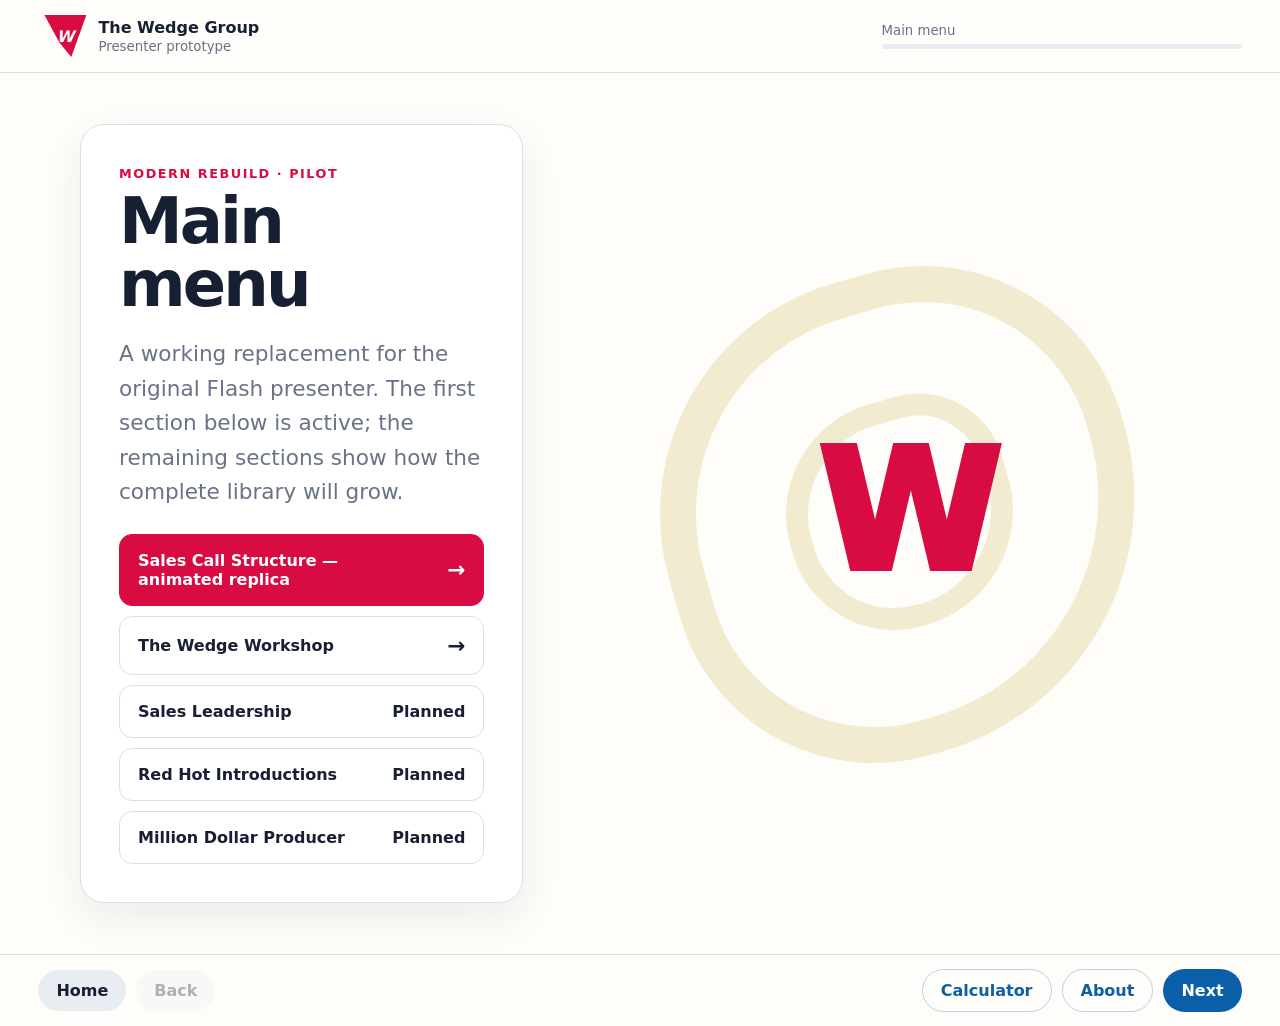
==== index.html @ de1f1367 "Initial modern Wedge Presenter prototype" ====
<!doctype html>
<html lang="en">
<head>
  <meta charset="utf-8">
  <meta name="viewport" content="width=device-width, initial-scale=1">
  <title>The Wedge Group Presenter — Modern Prototype</title>
  <link rel="stylesheet" href="styles.css">
</head>
<body>
  <div class="app-shell">
    <header class="topbar">
      <button class="brand" data-action="home" aria-label="Return to main menu">
        <span class="brand-mark">W</span>
        <span><strong>The Wedge Group</strong><small>Presenter prototype</small></span>
      </button>
      <div class="progress-wrap" aria-label="Section progress">
        <span id="section-label">Main menu</span>
        <div class="progress"><span id="progress-bar"></span></div>
      </div>
    </header>

    <main id="app" tabindex="-1"></main>

    <footer class="toolbar">
      <div class="toolbar-group">
        <button class="tool secondary" data-action="home">Home</button>
        <button class="tool secondary" data-action="back">Back</button>
      </div>
      <div class="toolbar-group utility-actions">
        <button class="tool ghost" data-action="calculator">Calculator</button>
        <button class="tool ghost" data-action="about">About</button>
        <button class="tool primary" data-action="next">Next</button>
      </div>
    </footer>
  </div>

  <dialog id="modal">
    <button class="modal-close" data-action="close-modal" aria-label="Close dialog">×</button>
    <div id="modal-content"></div>
  </dialog>

  <script src="app.js"></script>
</body>
</html>
---- styles.css ----
:root {
  --ink: #172033;
  --muted: #697386;
  --paper: #fffdf9;
  --red: #d80b43;
  --red-dark: #a80633;
  --blue: #0b5fa8;
  --blue-dark: #07487f;
  --sky: #d9eff9;
  --gold: #eea31a;
  --green: #2d9d69;
  --purple: #8356c7;
  --line: #d9dee8;
  --shadow: 0 18px 45px rgba(24, 35, 56, .14);
  font-family: Inter, ui-sans-serif, system-ui, -apple-system, BlinkMacSystemFont, "Segoe UI", sans-serif;
}

* { box-sizing: border-box; }
body {
  margin: 0;
  min-width: 320px;
  min-height: 100vh;
  color: var(--ink);
  background:
    radial-gradient(circle at 75% 20%, rgba(216, 11, 67, .08), transparent 30%),
    linear-gradient(135deg, #eef6fa, #f8f5ef);
}
button { font: inherit; }
.app-shell {
  width: min(1440px, 100%);
  min-height: 100vh;
  margin: 0 auto;
  display: grid;
  grid-template-rows: auto 1fr auto;
  background: var(--paper);
  box-shadow: var(--shadow);
}
.topbar, .toolbar {
  display: flex;
  align-items: center;
  justify-content: space-between;
  gap: 24px;
  padding: 14px clamp(18px, 3vw, 42px);
  border-color: var(--line);
  background: rgba(255, 253, 249, .95);
  backdrop-filter: blur(12px);
  z-index: 3;
}
.topbar { border-bottom: 1px solid var(--line); }
.toolbar { border-top: 1px solid var(--line); }
.brand {
  border: 0;
  background: transparent;
  display: flex;
  align-items: center;
  gap: 12px;
  text-align: left;
  color: var(--ink);
  cursor: pointer;
}
.brand-mark {
  display: grid;
  place-items: center;
  width: 42px;
  height: 42px;
  color: white;
  font-weight: 900;
  font-style: italic;
  background: var(--red);
  clip-path: polygon(0 0, 100% 0, 64% 100%, 36% 66%);
}
.brand strong, .brand small { display: block; }
.brand small { color: var(--muted); margin-top: 2px; }
.progress-wrap { width: min(360px, 42vw); color: var(--muted); font-size: .83rem; }
.progress { height: 5px; margin-top: 6px; overflow: hidden; border-radius: 9px; background: #e8ebf0; }
.progress span { display: block; width: 0; height: 100%; border-radius: inherit; background: var(--red); transition: width .35s ease; }

#app { min-height: 0; padding: clamp(28px, 4vw, 64px); overflow: auto; }
#app:focus { outline: none; }
.screen { width: min(1120px, 100%); min-height: 620px; margin: 0 auto; animation: enter .3s ease both; }
@keyframes enter { from { opacity: 0; transform: translateY(8px); } }
.eyebrow { color: var(--red); font-weight: 800; letter-spacing: .12em; text-transform: uppercase; font-size: .8rem; }
h1 { margin: 8px 0 14px; font-size: clamp(2.2rem, 5vw, 4.7rem); line-height: .98; letter-spacing: -.045em; }
h2 { margin: 0 0 12px; font-size: clamp(1.55rem, 3vw, 2.65rem); line-height: 1.08; }
p { line-height: 1.6; }
.lead { max-width: 760px; color: var(--muted); font-size: clamp(1.05rem, 1.8vw, 1.35rem); }

.menu-layout { display: grid; grid-template-columns: .85fr 1.15fr; gap: clamp(32px, 6vw, 90px); align-items: center; }
.menu-card { padding: clamp(22px, 3vw, 38px); border: 1px solid var(--line); border-radius: 24px; background: white; box-shadow: 0 15px 40px rgba(31, 41, 55, .08); }
.menu-list { display: grid; gap: 10px; margin-top: 24px; }
.menu-item {
  display: flex; align-items: center; justify-content: space-between; gap: 20px;
  width: 100%; padding: 16px 18px; border: 1px solid var(--line); border-radius: 13px;
  color: var(--ink); background: #fff; font-weight: 750; text-align: left; cursor: pointer;
  transition: transform .15s ease, border-color .15s ease, box-shadow .15s ease;
}
.menu-item:hover { transform: translateY(-2px); border-color: var(--red); box-shadow: 0 8px 22px rgba(216,11,67,.1); }
.menu-item.active { color: white; background: var(--red); border-color: var(--red); }
.menu-item .arrow { font-size: 1.35rem; }
.sales-call-entry { color: white; background: var(--red); border-color: var(--red); text-decoration: none; }
.hero-art { position: relative; aspect-ratio: 1; display: grid; place-items: center; }
.rings { position: absolute; inset: 10%; border: 36px solid rgba(222, 211, 153, .42); border-radius: 50% 43% 55% 42%; transform: rotate(-16deg); }
.rings::after { content: ""; position: absolute; inset: 22%; border: 22px solid rgba(222, 211, 153, .42); border-radius: 50% 38% 52% 46%; }
.hero-word { position: relative; font-size: clamp(4.5rem, 13vw, 11rem); font-weight: 950; letter-spacing: -.09em; color: var(--red); }

.lesson-header { margin-bottom: 34px; padding-bottom: 22px; border-bottom: 1px solid var(--line); }
.objective-card { padding: clamp(24px, 5vw, 60px); border-radius: 24px; background: linear-gradient(135deg, #fff, #f8f4e7); box-shadow: var(--shadow); }
.objective { font-size: clamp(1.35rem, 3vw, 2.3rem); line-height: 1.35; }
.objective strong { color: var(--red); }
.strategy-list { display: grid; gap: 16px; margin: 32px 0 0; padding: 0; list-style: none; counter-reset: strategy; }
.strategy-list li { display: grid; grid-template-columns: 42px 1fr; gap: 14px; align-items: start; line-height: 1.45; font-size: 1.08rem; }
.strategy-list li::before { counter-increment: strategy; content: counter(strategy); display: grid; place-items: center; width: 36px; height: 36px; border-radius: 50%; color: white; background: var(--red); font-weight: 800; }

.quadrant-wrap { display: grid; grid-template-columns: 1fr minmax(280px, 520px); gap: 44px; align-items: center; }
.quadrant { display: grid; grid-template-columns: 1fr 1fr; aspect-ratio: 1; border: 2px solid var(--ink); background: white; }
.quadrant button { min-height: 150px; padding: 18px; border: 0; border-right: 1px solid var(--ink); border-bottom: 1px solid var(--ink); background: transparent; cursor: pointer; color: var(--ink); }
.quadrant button:nth-child(even) { border-right: 0; }
.quadrant button:nth-child(n+3) { border-bottom: 0; }
.quadrant button:hover, .quadrant button.revealed { background: var(--sky); }
.quadrant strong, .quadrant span { display: block; }
.quadrant strong { color: var(--blue); font-size: 1.2rem; }
.quadrant span { margin-top: 8px; opacity: 0; transform: translateY(4px); transition: .2s ease; }
.quadrant button.revealed span { opacity: 1; transform: none; }

.pain-layout { display: grid; grid-template-columns: .8fr 1.2fr; gap: 42px; align-items: center; }
.person-card { display: grid; place-items: center; min-height: 410px; border-radius: 28px; background: linear-gradient(160deg, #edf6fa, #fff); }
.person { position: relative; font-size: 8rem; filter: grayscale(1); }
.thought { position: absolute; width: 230px; top: -62px; left: -118px; padding: 18px; border: 2px solid var(--ink); border-radius: 50%; background: white; font-size: 1rem; }
.thought::after { content: ""; position: absolute; right: 7px; bottom: -19px; width: 24px; height: 24px; border: 2px solid var(--ink); border-radius: 50%; background: white; }
.pain-flow { display: flex; flex-wrap: wrap; gap: 14px; align-items: center; justify-content: center; }
.flow-node { min-width: 150px; padding: 24px; border-radius: 15px; text-align: center; font-size: 1.2rem; font-weight: 900; opacity: .28; transform: scale(.97); transition: .25s ease; }
.flow-node.active { opacity: 1; transform: none; box-shadow: 0 12px 28px rgba(30,41,59,.14); }
.flow-node.problem { color: white; background: #d25f61; }
.flow-node.solution { background: #81dfb7; }
.flow-node.commitment { color: white; background: var(--blue); }
.flow-arrow { font-size: 2rem; color: var(--muted); }
.reveal-controls { display: flex; gap: 12px; justify-content: center; margin-top: 30px; }

.ladder-layout { display: grid; grid-template-columns: 230px 1fr; gap: 36px; }
.example-tabs { display: grid; gap: 10px; align-content: start; }
.example-tab { padding: 14px 16px; border: 1px solid var(--line); border-radius: 12px; background: white; text-align: left; cursor: pointer; font-weight: 750; }
.example-tab.selected { color: white; border-color: var(--gold); background: var(--gold); }
.tree { display: grid; justify-items: center; gap: 26px; padding: 32px; border-radius: 24px; background: #f8fafc; overflow: auto; }
.tree-level { display: flex; flex-wrap: wrap; justify-content: center; gap: 20px; position: relative; }
.tree-node { min-width: 145px; padding: 14px 20px; border: 0; border-radius: 18px; color: white; background: var(--blue); font-weight: 850; box-shadow: inset 0 -4px rgba(0,0,0,.1); cursor: pointer; }
.tree-level:nth-child(1) .tree-node { background: var(--green); font-size: 1.15rem; }
.tree-level:nth-child(3) .tree-node { background: var(--purple); }
.tree-level:nth-child(4) .tree-node { background: var(--gold); }
.tree-detail { min-height: 52px; color: var(--muted); text-align: center; }

.toolbar-group { display: flex; gap: 10px; flex-wrap: wrap; }
.tool, .action-button { border: 0; border-radius: 999px; padding: 11px 18px; font-weight: 800; cursor: pointer; }
.tool.primary, .action-button { color: white; background: var(--blue); }
.tool.primary:hover, .action-button:hover { background: var(--blue-dark); }
.tool.secondary { color: var(--ink); background: #e8edf2; }
.tool.ghost { color: var(--blue); background: transparent; border: 1px solid #b9d0e4; }
.tool:disabled { opacity: .35; cursor: not-allowed; }

dialog { width: min(560px, calc(100% - 32px)); border: 0; border-radius: 22px; padding: 32px; box-shadow: 0 30px 80px rgba(16,24,40,.3); }
dialog::backdrop { background: rgba(20, 28, 43, .62); backdrop-filter: blur(4px); }
.modal-close { position: absolute; top: 12px; right: 15px; border: 0; background: transparent; font-size: 2rem; cursor: pointer; }
.calculator-grid { display: grid; grid-template-columns: repeat(4, 1fr); gap: 8px; margin-top: 16px; }
.calculator-grid button { padding: 14px; border: 0; border-radius: 9px; background: #e9eef3; font-weight: 800; cursor: pointer; }
.calc-display { width: 100%; padding: 16px; border: 1px solid var(--line); border-radius: 10px; font-size: 1.5rem; text-align: right; }

@media (max-width: 800px) {
  .menu-layout, .quadrant-wrap, .pain-layout, .ladder-layout { grid-template-columns: 1fr; }
  .hero-art { display: none; }
  .screen { min-height: 0; }
  .example-tabs { grid-template-columns: repeat(2, 1fr); }
  .progress-wrap { display: none; }
  .toolbar { align-items: stretch; }
  .toolbar-group { width: 100%; }
  .tool { flex: 1; }
  .utility-actions .ghost { display: none; }
}

@media (prefers-reduced-motion: reduce) {
  *, *::before, *::after { scroll-behavior: auto !important; animation-duration: .001ms !important; transition-duration: .001ms !important; }
}
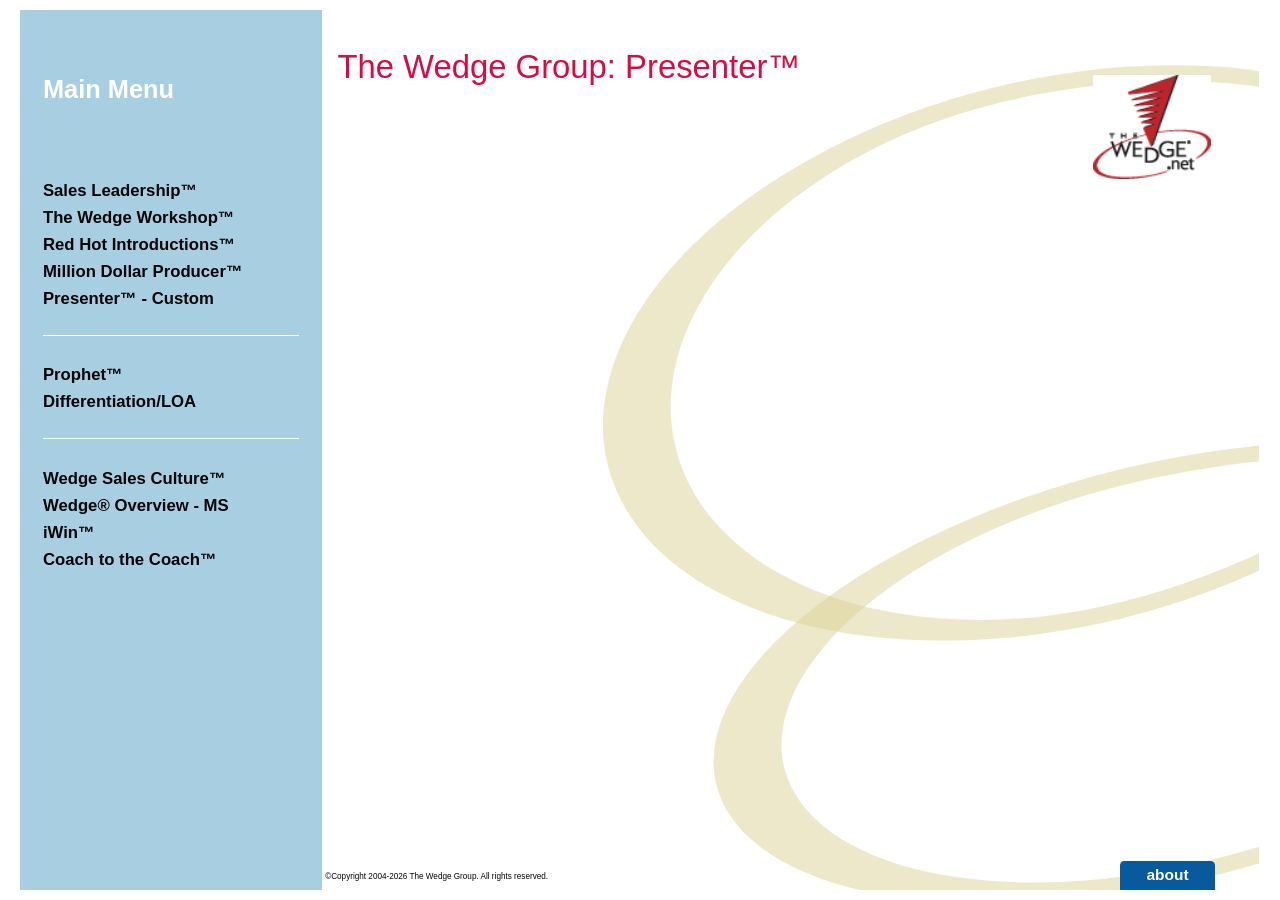
==== commit 41104cad: "Checkpoint Wedge Workshop prototype polish" ====
--- a/index.html
+++ b/index.html
@@ -27,7 +27,6 @@
         <button class="tool secondary" data-action="back">Back</button>
       </div>
       <div class="toolbar-group utility-actions">
-        <button class="tool ghost" data-action="calculator">Calculator</button>
         <button class="tool ghost" data-action="about">About</button>
         <button class="tool primary" data-action="next">Next</button>
       </div>
--- a/styles.css
+++ b/styles.css
@@ -1,7 +1,20 @@
 :root {
   --ink: #172033;
   --muted: #697386;
-  --paper: #fffdf9;
+  --paper: #ffffff;
+  --presenter-title-color: #c51624;
+  --presenter-title-size: 4.27cqw;
+  --presenter-title-long-size: 3.85cqw;
+  --presenter-title-extra-long-size: 3.25cqw;
+  --presenter-wide-title-size: 2.35cqw;
+  --presenter-wide-title-long-size: 2.05cqw;
+  --presenter-wide-title-extra-long-size: 1.82cqw;
+  --presenter-title-weight: 700;
+  --presenter-body-color: #222222;
+  --presenter-body-size: 18px;
+  --presenter-body-line-height: 1.4;
+  --presenter-body-weight: 400;
+  --presenter-emphasis-weight: 700;
   --red: #d80b43;
   --red-dark: #a80633;
   --blue: #0b5fa8;
@@ -23,7 +36,7 @@
   color: var(--ink);
   background:
     radial-gradient(circle at 75% 20%, rgba(216, 11, 67, .08), transparent 30%),
-    linear-gradient(135deg, #eef6fa, #f8f5ef);
+    linear-gradient(135deg, #eef6fa, #ffffff);
 }
 button { font: inherit; }
 .app-shell {
@@ -34,6 +47,47 @@
   grid-template-rows: auto 1fr auto;
   background: var(--paper);
   box-shadow: var(--shadow);
+}
+.app-shell.legacy-menu-active {
+  width: 100%;
+  min-height: 100vh;
+  display: grid;
+  place-items: center;
+  background: #fff;
+  box-shadow: none;
+}
+.app-shell.legacy-menu-active .topbar,
+.app-shell.legacy-menu-active .toolbar {
+  display: none;
+}
+.app-shell.legacy-menu-active #app {
+  width: 100%;
+  padding: 10px;
+  display: grid;
+  place-items: center;
+  overflow: hidden;
+}
+.app-shell.legacy-slide-active {
+  width: 100vw;
+  max-width: 100vw;
+  min-height: 100vh;
+  display: grid;
+  place-items: center;
+  background: #fff;
+  box-shadow: none;
+  overflow: hidden;
+}
+.app-shell.legacy-slide-active .topbar,
+.app-shell.legacy-slide-active .toolbar {
+  display: none;
+}
+.app-shell.legacy-slide-active #app {
+  width: 100vw;
+  max-width: 100vw;
+  padding: 10px;
+  display: grid;
+  place-items: center;
+  overflow: hidden;
 }
 .topbar, .toolbar {
   display: flex;
@@ -103,8 +157,3296 @@
 .rings::after { content: ""; position: absolute; inset: 22%; border: 22px solid rgba(222, 211, 153, .42); border-radius: 50% 38% 52% 46%; }
 .hero-word { position: relative; font-size: clamp(4.5rem, 13vw, 11rem); font-weight: 950; letter-spacing: -.09em; color: var(--red); }
 
+.legacy-main-menu {
+  width: min(calc(100vw - 20px), calc((100vh - 20px) * 1.40831));
+  aspect-ratio: 983 / 698;
+  display: grid;
+  grid-template-columns: 24.4% 75.6%;
+  overflow: hidden;
+  color: #050505;
+  background: #fff;
+  box-shadow: none;
+  container-type: inline-size;
+  font-family: Arial, Helvetica, sans-serif;
+}
+.legacy-menu-sidebar {
+  padding: 5.4cqw 1.85cqw 2cqw;
+  background: #a8cee2;
+}
+.legacy-menu-sidebar h1 {
+  margin: 0 0 6.4cqw;
+  color: #fff;
+  font-size: 2.05cqw;
+  line-height: 1;
+  letter-spacing: 0;
+}
+.legacy-menu-groups {
+  display: grid;
+  gap: 2.45cqw;
+}
+.legacy-menu-group {
+  display: grid;
+  gap: .7cqw;
+  padding: 0 0 2.15cqw;
+  border-bottom: .12cqw solid #fff;
+}
+.legacy-menu-group:last-child {
+  border-bottom: 0;
+}
+.legacy-menu-group button,
+.legacy-menu-group a {
+  position: relative;
+  width: 100%;
+  border: 0;
+  padding: 0;
+  color: #050505;
+  background: transparent;
+  text-align: left;
+  text-decoration: none;
+  font-size: 1.35cqw;
+  line-height: 1.1;
+  font-weight: 800;
+  cursor: pointer;
+}
+.legacy-menu-group button:hover,
+.legacy-menu-group button:focus-visible,
+.legacy-menu-group a:hover,
+.legacy-menu-group a:focus-visible {
+  color: #d80b43;
+  outline: 0;
+}
+.legacy-menu-group button.selected {
+  position: relative;
+  color: #d80b43;
+}
+.legacy-menu-group button.selected::before {
+  content: "";
+  position: absolute;
+  left: -1.5cqw;
+  top: 50%;
+  transform: translateY(-50%);
+  width: 0;
+  height: 0;
+  border-top: .5cqw solid transparent;
+  border-bottom: .5cqw solid transparent;
+  border-left: .75cqw solid #d80b43;
+}
+.legacy-menu-group button[data-menu-section="wedge"]::after {
+  content: "";
+  position: absolute;
+  left: 100%;
+  top: -.25cqw;
+  width: 2.5cqw;
+  height: calc(100% + .5cqw);
+}
+.legacy-menu-canvas {
+  position: relative;
+  overflow: hidden;
+  background: #fff;
+}
+.legacy-menu-canvas > h2 {
+  position: absolute;
+  z-index: 3;
+  left: 1.6%;
+  top: 4.7%;
+  margin: 0;
+  color: #d80b43;
+  font-size: 2.65cqw;
+  line-height: 1;
+  font-weight: 400;
+}
+.legacy-menu-arcs,
+.legacy-menu-arcs::before {
+  position: absolute;
+  content: "";
+  width: 99%;
+  height: 62%;
+  border: 1.35cqw solid rgba(222, 211, 153, .53);
+  border-left-width: 5.7cqw;
+  border-radius: 50%;
+  transform: rotate(-14deg);
+}
+.legacy-menu-arcs {
+  left: 29%;
+  top: 8%;
+}
+.legacy-menu-arcs::before {
+  left: -5%;
+  top: 75%;
+  width: 100%;
+  height: 75%;
+  transform: rotate(0);
+}
+.legacy-wedge-logo {
+  position: absolute;
+  z-index: 4;
+  right: 5.2%;
+  top: 7.4%;
+  width: 9.5cqw;
+  height: auto;
+}
+.legacy-menu-footer {
+  position: absolute;
+  z-index: 5;
+  left: .3%;
+  right: 4.7%;
+  bottom: 0;
+  height: 4.5%;
+  display: flex;
+  align-items: end;
+  gap: .5cqw;
+}
+.legacy-menu-footer p {
+  margin: 0 auto .7cqw 0;
+  font-size: .66cqw;
+  line-height: 1;
+  white-space: nowrap;
+}
+.legacy-menu-footer button {
+  min-width: 7.7cqw;
+  border: 0;
+  border-radius: .35cqw .35cqw 0 0;
+  padding: .45cqw .8cqw;
+  color: #fff;
+  background: #075a9c;
+  font-size: 1.25cqw;
+  font-weight: 900;
+}
+.legacy-submenu {
+  position: absolute;
+  z-index: 7;
+  left: 0;
+  top: 16.8%;
+  width: 33%;
+  display: none;
+  gap: .08cqw;
+}
+.legacy-submenu:hover,
+.legacy-submenu:focus-within,
+.legacy-main-menu:has([data-menu-section="wedge"]:hover) .legacy-submenu,
+.legacy-main-menu:has([data-menu-section="wedge"]:focus) .legacy-submenu {
+  display: grid;
+}
+.legacy-submenu button {
+  width: 100%;
+  min-height: 2.05cqw;
+  border: 0;
+  padding: .2cqw .65cqw;
+  color: #050505;
+  background: #c75b72;
+  text-align: left;
+  font-size: .98cqw;
+  line-height: 1.08;
+  font-weight: 700;
+  cursor: pointer;
+}
+.legacy-submenu button:hover,
+.legacy-submenu button:focus-visible {
+  color: #fff;
+  background: #aa2748;
+  outline: 0;
+}
+
+.legacy-lesson-slide {
+  position: relative;
+  width: min(calc(100vw - 20px), calc((100vh - 20px) * 1.40831));
+  aspect-ratio: 983 / 698;
+  overflow: hidden;
+  color: #050505;
+  background: #fff;
+  box-shadow: none;
+  container-type: inline-size;
+  font-family: Arial, Helvetica, sans-serif;
+}
+.legacy-slide-arcs,
+.legacy-slide-arcs::before {
+  position: absolute;
+  content: "";
+  width: 99%;
+  height: 62%;
+  border: 1.35cqw solid rgba(222, 211, 153, .53);
+  border-left-width: 5.7cqw;
+  border-radius: 50%;
+  transform: rotate(-14deg);
+}
+.legacy-slide-arcs {
+  left: 20%;
+  top: 5%;
+}
+.legacy-slide-arcs::before {
+  left: -4%;
+  top: 76%;
+  width: 100%;
+  height: 75%;
+  transform: rotate(0);
+}
+.legacy-lesson-slide > h1 {
+  position: absolute;
+  z-index: 3;
+  left: 6.5%;
+  top: 4.3%;
+  margin: 0;
+  color: var(--presenter-title-color);
+  font-family: Arial, Helvetica, sans-serif;
+  font-size: var(--presenter-title-size);
+  line-height: 1;
+  font-weight: var(--presenter-title-weight);
+  letter-spacing: 0;
+}
+.legacy-lesson-slide > h1 sup {
+  font-size: .42em;
+  vertical-align: top;
+}
+.legacy-slide-logo {
+  position: absolute;
+  z-index: 3;
+  right: 6.6%;
+  top: 6.6%;
+  width: 8.8cqw;
+  height: auto;
+}
+.objective-content {
+  position: absolute;
+  z-index: 3;
+  left: 8.5%;
+  top: 18%;
+  width: 82%;
+  font-size: 2.21cqw;
+}
+.objective-statement {
+  margin: 0 0 2.1cqw;
+  font-size: 3.43cqw;
+  line-height: 1.15;
+  display: grid;
+  grid-template-columns: max-content 1fr;
+  gap: .9cqw;
+  align-items: start;
+  text-align: left;
+}
+.objective-statement span {
+  display: block;
+  white-space: nowrap;
+}
+.objective-statement strong,
+.objective-content h2 {
+  color: #d80b43;
+}
+.objective-content h2 {
+  margin: 0 0 .35cqw;
+  font-size: 2.87cqw;
+}
+.objective-content ol {
+  margin: 0;
+  padding-left: 3.8cqw;
+}
+.objective-content li {
+  margin: 0 0 1.1em;
+  padding-left: .2cqw;
+  line-height: 1.12;
+}
+.objective-content em {
+  color: #d80b43;
+  font-style: italic;
+}
+.legacy-t3-mark {
+  position: absolute;
+  z-index: 3;
+  left: 6.5%;
+  bottom: 8.5%;
+  color: #050505;
+  font-size: 4.48cqw;
+  line-height: 1;
+  font-weight: 950;
+  letter-spacing: -.3cqw;
+}
+.legacy-t3-mark sup {
+  font-size: 1.75cqw;
+  vertical-align: top;
+  letter-spacing: 0;
+}
+.legacy-slide-arrow {
+  position: absolute;
+  z-index: 5;
+  bottom: 10%;
+  border: 0;
+  padding: 0;
+  color: #9d2634;
+  background: transparent;
+  font-size: 2.1cqw;
+  line-height: 1;
+  cursor: pointer;
+}
+.legacy-slide-arrow.previous {
+  right: 12.8%;
+}
+.legacy-slide-arrow.next {
+  right: 9.2%;
+}
+.legacy-slide-footer {
+  position: absolute;
+  z-index: 5;
+  left: 12%;
+  right: 5.3%;
+  bottom: 0;
+  height: 4.5%;
+  display: flex;
+  align-items: end;
+  gap: .45cqw;
+}
+.legacy-slide-footer p {
+  margin: 0 auto .7cqw 0;
+  font-size: .62cqw;
+  line-height: 1;
+  white-space: nowrap;
+}
+.legacy-slide-footer button {
+  min-width: 7.1cqw;
+  border: 0;
+  border-radius: .35cqw .35cqw 0 0;
+  padding: .45cqw .7cqw;
+  color: #fff;
+  background: #075a9c;
+  font-size: 1.15cqw;
+  font-weight: 900;
+}
+
+.company-better-slide {
+  background: #fff;
+}
+.company-better-slide .legacy-slide-logo {
+  top: 2.2%;
+  right: 5.8%;
+  width: 7.5cqw;
+}
+.company-better-prompt {
+  position: absolute;
+  z-index: 4;
+  left: 10%;
+  right: 10%;
+  top: 17%;
+  margin: 0;
+  color: #050505;
+  font-size: 1.74cqw;
+  line-height: 1.28;
+  text-align: center;
+}
+.company-better-grid {
+  position: absolute;
+  z-index: 3;
+  left: 26.2%;
+  top: 24.4%;
+  width: 52.2%;
+  height: 63.4%;
+  display: grid;
+  grid-template-columns: 1fr 1fr;
+  grid-template-rows: 1fr 1fr;
+  border: .22cqw solid #111;
+  background: rgba(255, 255, 255, .28);
+}
+.company-better-grid span {
+  border-right: .18cqw solid #111;
+  border-bottom: .18cqw solid #111;
+}
+.company-better-grid span:nth-child(2n) {
+  border-right: 0;
+}
+.company-better-grid span:nth-child(n+3) {
+  border-bottom: 0;
+}
+.company-pooge-button {
+  position: absolute;
+  z-index: 8;
+  left: 14.7%;
+  bottom: 9.8%;
+  min-width: 10.4cqw;
+  border: 0;
+  border-radius: 999px;
+  padding: .5cqw 1.25cqw;
+  color: #fff;
+  background: linear-gradient(#0a64ad, #064782);
+  box-shadow: inset .35cqw .35cqw rgba(255,255,255,.15), .2cqw .25cqw rgba(0,0,0,.22);
+  font-size: 1.9cqw;
+  line-height: 1;
+  font-weight: 900;
+  letter-spacing: .08em;
+  cursor: pointer;
+}
+.company-pooge-button:focus-visible {
+  outline: .22cqw solid #d80b43;
+  outline-offset: .16cqw;
+}
+.company-better-slide .legacy-slide-arrow {
+  color: #9d2634;
+  font-size: 2.1cqw;
+  line-height: 1;
+  background: transparent;
+}
+.company-better-slide .legacy-slide-arrow.previous {
+  left: auto !important;
+  right: 12.8% !important;
+  bottom: 10% !important;
+}
+.company-better-slide .legacy-slide-arrow.next {
+  left: auto !important;
+  right: 9.2% !important;
+  bottom: 10% !important;
+}
+.pooge-overlay {
+  position: absolute;
+  z-index: 20;
+  inset: 0;
+  overflow: hidden;
+  background: #fff;
+}
+.pooge-overlay[hidden] {
+  display: none;
+}
+.pooge-art {
+  position: absolute;
+  z-index: 3;
+  left: 50%;
+  top: 46%;
+  width: auto;
+  height: 72%;
+  max-width: 68%;
+  object-fit: contain;
+  transform: translate(-50%, -50%);
+}
+.pooge-footer {
+  left: 12%;
+}
+
+.survey-slide > h1,
+.components-slide > h1 {
+  left: 6.8%;
+  top: 5.9%;
+  font-size: var(--presenter-title-size);
+  line-height: 1;
+}
+.survey-table-wrap {
+  position: absolute;
+  z-index: 4;
+  left: 18.1%;
+  top: 23.7%;
+  width: 54.8%;
+  height: 54.1%;
+}
+.survey-table {
+  width: 100%;
+  height: 100%;
+  border-collapse: collapse;
+  table-layout: fixed;
+  color: #050505;
+  background: rgba(255, 255, 255, .68);
+  font-size: 1.02cqw;
+  line-height: 1;
+}
+.survey-table th,
+.survey-table td {
+  border: .12cqw solid #111;
+}
+.survey-table thead th {
+  position: relative;
+  height: 14%;
+  border-top: 0;
+  border-left: .12cqw solid #111;
+  border-right: .12cqw solid #111;
+  border-bottom: .12cqw solid #111;
+  background: transparent;
+  font-weight: 400;
+  vertical-align: bottom;
+  overflow: visible;
+}
+.survey-table thead th:first-child {
+  width: 37.8%;
+  border: 0;
+  border-bottom: .12cqw solid #111;
+}
+.survey-table thead th span {
+  position: absolute;
+  left: 50%;
+  bottom: .25cqw;
+  display: block;
+  width: 10.2cqw;
+  text-align: left;
+  font-size: 1.48cqw;
+  font-weight: 900;
+  transform: translateX(-6%) rotate(-78deg);
+  transform-origin: left bottom;
+  white-space: nowrap;
+}
+.survey-table tbody th {
+  width: 37.8%;
+  padding-left: 2.2cqw;
+  text-align: left;
+  font-size: 1.43cqw;
+  font-weight: 800;
+  background: rgba(255, 255, 255, .48);
+}
+.survey-table tbody td {
+  width: 8.9%;
+  text-align: center;
+  vertical-align: middle;
+  font-size: 2.05cqw;
+  font-family: Arial Black, Arial, Helvetica, sans-serif;
+  font-weight: 950;
+  line-height: .8;
+}
+.survey-note {
+  position: absolute;
+  z-index: 4;
+  left: 50%;
+  width: 66%;
+  bottom: 6.9%;
+  margin: 0;
+  color: #050505;
+  font-size: 2.9cqw;
+  line-height: 1.05;
+  font-weight: 900;
+  text-align: center;
+  transform: translateX(-50%);
+  white-space: normal;
+}
+.components-boxes {
+  position: absolute;
+  z-index: 4;
+  left: 11%;
+  top: 34.5%;
+  width: 78%;
+  display: grid;
+  grid-template-columns: repeat(3, 1fr);
+  gap: 3.2cqw;
+}
+.components-boxes button {
+  aspect-ratio: 1.56 / 1;
+  border: .12cqw solid #333;
+  color: #050505;
+  background: rgba(255, 255, 255, .72);
+  font-size: 3.45cqw;
+  font-weight: 900;
+  cursor: pointer;
+}
+.components-boxes button span {
+  opacity: 0;
+}
+.components-boxes button.revealed span {
+  opacity: 1;
+}
+.service-branches {
+  display: none;
+  position: absolute;
+  z-index: 3;
+  left: 49.7%;
+  top: 56.4%;
+  width: 35.4%;
+  height: 31%;
+  pointer-events: none;
+}
+.components-slide:has(.components-boxes button[data-component="service"].revealed) .service-branches {
+  display: block;
+}
+.service-line {
+  position: absolute;
+  z-index: 1;
+  top: 0;
+  width: .13cqw;
+  height: 15.4cqw;
+  background: #050505;
+  transform-origin: top center;
+}
+.reactive-line {
+  left: 77.4%;
+  height: 15.6cqw;
+  transform: rotate(48deg);
+}
+.proactive-line {
+  left: 77.4%;
+  height: 12.9cqw;
+  transform: rotate(-47deg);
+}
+.service-oval {
+  position: absolute;
+  z-index: 2;
+  top: 8.7cqw;
+  width: 18.2cqw;
+  height: 10.8cqw;
+  display: grid;
+  place-items: center;
+  border: .16cqw solid #050505;
+  border-radius: 50%;
+  color: #050505;
+  background: #fff;
+  font-size: 2.15cqw;
+  line-height: 1;
+  font-weight: 900;
+  cursor: pointer;
+  pointer-events: auto;
+}
+.service-oval:focus,
+.service-oval:focus-visible {
+  outline: none;
+}
+.service-oval span {
+  opacity: 0;
+}
+.service-oval.revealed span {
+  opacity: 1;
+}
+.service-oval.reactive {
+  left: 4.2cqw;
+}
+.service-oval.proactive {
+  right: -11.1cqw;
+}
+.components-clear {
+  position: absolute;
+  left: 38.5%;
+  top: 21.4cqw;
+  width: 12.4cqw;
+  border: 0;
+  border-radius: 999px;
+  padding: .45cqw 1cqw .55cqw;
+  color: #fff;
+  background: linear-gradient(#b7b7b7, #888);
+  font-size: 1.7cqw;
+  line-height: 1;
+  font-weight: 900;
+  cursor: pointer;
+  pointer-events: auto;
+}
+
+.pain-slide > h1 {
+  left: 15.8%;
+  top: 12.1%;
+  color: var(--presenter-title-color);
+  font-family: Arial, Helvetica, sans-serif;
+  font-size: var(--presenter-title-extra-long-size);
+  font-weight: var(--presenter-title-weight);
+  line-height: 1;
+  letter-spacing: 0;
+}
+.pain-slide-logo {
+  position: absolute;
+  z-index: 3;
+  right: 15.4%;
+  top: 11.2%;
+  width: 6.1cqw;
+  height: auto;
+}
+.pain-prospect {
+  position: absolute;
+  z-index: 4;
+  left: 29.2%;
+  top: 32.8%;
+  width: 13.6cqw;
+  height: auto;
+}
+.pain-clear {
+  position: absolute;
+  z-index: 5;
+  left: 62.6%;
+  bottom: 8.6%;
+  min-width: 7.35cqw;
+  border: 0;
+  border-radius: 999px;
+  padding: .45cqw 1.15cqw .55cqw;
+  color: #fff;
+  background: linear-gradient(#b7b7b7, #888);
+  font-size: .92cqw;
+  line-height: 1;
+  font-weight: 900;
+  cursor: pointer;
+}
+.pain-slide .legacy-t3-mark {
+  left: 15.6%;
+  bottom: 7.7%;
+  font-size: 4.15cqw;
+}
+.pain-slide .legacy-slide-arrow.previous {
+  display: none;
+}
+.pain-slide .legacy-slide-arrow.next {
+  right: 14.9%;
+  bottom: 14.3%;
+  color: #8c8c8c;
+  font-size: 4.5cqw;
+}
+.pain-slide .legacy-slide-footer {
+  left: 25.8%;
+  right: 14.6%;
+}
+.pain-slide .legacy-slide-footer p {
+  font-size: .53cqw;
+}
+
+.pain-model-base {
+  display: none;
+}
+.pain-model-slide {
+  background: #fff url("assets/hidden-pain-base.png") 0 0 / 100% 100% no-repeat;
+  container-type: normal;
+  transform: translateZ(0);
+}
+.pain-model-mask {
+  position: absolute;
+  z-index: 10;
+  background: #fff;
+  pointer-events: none;
+}
+.pain-model-mask-title {
+  left: 0;
+  top: 0;
+  width: 77%;
+  height: 11.8%;
+}
+.pain-model-mask-logo {
+  right: 0;
+  top: 0;
+  width: 18%;
+  height: 12.2%;
+}
+.pain-model-mask-footer {
+  left: 0;
+  right: 0;
+  bottom: 0;
+  height: 12.5%;
+}
+.pain-model-mask-t3-artifact {
+  left: 3.8%;
+  bottom: 7.2%;
+  width: 17.8%;
+  height: 8.2%;
+}
+.pain-model-mask-old-next {
+  right: 1.4%;
+  top: 75.4%;
+  width: 7.2%;
+  height: 13.4%;
+}
+.pain-model-slide .legacy-slide-logo {
+  z-index: 13;
+}
+.pain-model-slide .legacy-t3-mark {
+  z-index: 13;
+}
+.pain-model-slide .legacy-slide-arrow {
+  z-index: 14;
+}
+.pain-model-slide .legacy-slide-arrow.previous {
+  display: block;
+}
+.pain-model-slide .legacy-slide-footer {
+  z-index: 13;
+}
+.pain-model-clear-live {
+  position: absolute;
+  z-index: 14;
+  right: 21%;
+  bottom: 8.6%;
+  min-width: 7.35cqw;
+  border: 0;
+  border-radius: 999px;
+  padding: .45cqw 1.15cqw .55cqw;
+  color: #fff;
+  background: linear-gradient(#b7b7b7, #888);
+  font-size: .92cqw;
+  line-height: 1;
+  font-weight: 900;
+  cursor: pointer;
+}
+.pain-model-reveals {
+  position: absolute;
+  inset: 0;
+  z-index: 7;
+  pointer-events: none;
+}
+.pain-model-reveals > * {
+  opacity: 0;
+  transition: opacity .12s linear;
+}
+.pain-model-slide.show-problem .pain-question,
+.pain-model-slide.show-problem .pain-arrow-to-problem,
+.pain-model-slide.show-problem .pain-problem-block,
+.pain-model-slide.show-bubble .pain-checklist,
+.pain-model-slide.show-solution .pain-arrow-to-solution,
+.pain-model-slide.show-solution .pain-solution-block,
+.pain-model-slide.show-fix .pain-fix-block,
+.pain-model-slide.show-fix .pain-fix-arrows,
+.pain-model-slide.show-problem-x .pain-problem-x,
+.pain-model-slide.show-no-solution .pain-arrow-to-no-solution,
+.pain-model-slide.show-no-solution .pain-no-solution-block,
+.pain-model-slide.show-forget .pain-arrow-to-forget,
+.pain-model-slide.show-forget .pain-forget-block,
+.pain-model-slide.show-condition .pain-condition-label {
+  opacity: 1;
+}
+.pain-model-slide.show-no-solution .pain-arrow-to-solution,
+.pain-model-slide.show-no-solution .pain-solution-block,
+.pain-model-slide.show-no-solution .pain-fix-block,
+.pain-model-slide.show-no-solution .pain-fix-arrows,
+.pain-model-slide.show-no-solution .pain-problem-x {
+  opacity: 0;
+}
+.pain-checklist {
+  position: absolute;
+  left: 4.3%;
+  top: 25.6%;
+  width: 20.2%;
+  aspect-ratio: 1.7 / 1;
+  padding: 1.35cqw 1.1cqw .9cqw 2.2cqw;
+  border: .14cqw solid #111;
+  border-radius: 50%;
+  background: #fff;
+  color: #050505;
+  font-size: 1.02cqw;
+  font-weight: 700;
+  line-height: 1.06;
+  pointer-events: auto;
+}
+.pain-checklist::after {
+  content: "";
+  position: absolute;
+  right: -9%;
+  bottom: 5%;
+  width: 16%;
+  height: 15%;
+  border: .11cqw solid #111;
+  border-radius: 50%;
+  background: #fff;
+}
+.pain-choice {
+  position: relative;
+  z-index: 1;
+  display: block;
+  width: 100%;
+  border: 0;
+  padding: 0;
+  background: transparent;
+  color: #050505;
+  font: inherit;
+  line-height: 1.08;
+  text-align: left;
+  cursor: pointer;
+}
+.pain-choice:focus,
+.pain-choice:focus-visible {
+  outline: 0;
+}
+.pain-number {
+  margin-right: .16cqw;
+}
+.pain-box {
+  position: relative;
+  display: inline-block;
+  width: .86cqw;
+  height: .86cqw;
+  margin-right: .1cqw;
+  border: .11cqw solid #2368d8;
+  vertical-align: -.08cqw;
+  background: #fff;
+}
+.pain-box::before,
+.pain-box::after {
+  position: absolute;
+  opacity: 0;
+}
+.pain-box::before {
+  content: "✓";
+  left: 50%;
+  top: 50%;
+  width: auto;
+  height: auto;
+  color: #2368d8;
+  background: transparent;
+  font-size: .95cqw;
+  font-weight: 900;
+  line-height: 1;
+  transform: translate(-50%, -54%);
+}
+.pain-box::after {
+  content: none;
+  display: none;
+}
+.pain-choice::after {
+  display: none;
+  content: none;
+}
+.pain-model-slide.checked-cost .pain-choice-cost::after,
+.pain-model-slide.checked-time .pain-choice-time::after,
+.pain-model-slide.checked-resource .pain-choice-resource::after,
+.pain-model-slide.checked-capability .pain-choice-capability::after,
+.pain-model-slide.checked-effort .pain-choice-effort::after {
+  opacity: 1;
+}
+.pain-model-slide.checked-cost .pain-choice-cost .pain-box::before,
+.pain-model-slide.checked-time .pain-choice-time .pain-box::before,
+.pain-model-slide.checked-resource .pain-choice-resource .pain-box::before,
+.pain-model-slide.checked-capability .pain-choice-capability .pain-box::before,
+.pain-model-slide.checked-effort .pain-choice-effort .pain-box::before {
+  opacity: 1;
+}
+.pain-model-slide.xout-cost .pain-choice-cost .pain-box::before,
+.pain-model-slide.xout-time .pain-choice-time .pain-box::before,
+.pain-model-slide.xout-resource .pain-choice-resource .pain-box::before,
+.pain-model-slide.xout-capability .pain-choice-capability .pain-box::before,
+.pain-model-slide.xout-effort .pain-choice-effort .pain-box::before {
+  content: "\00d7";
+  color: #f00000;
+  font-size: 1.15cqw;
+  opacity: 1;
+  transform: translate(-50%, -55%);
+}
+.pain-question {
+  position: absolute;
+  left: 31.7%;
+  top: 27.1%;
+  color: #050505;
+  font-size: 3.65cqw;
+  font-weight: 900;
+  line-height: 1;
+}
+.pain-arrow {
+  position: absolute;
+  width: 10.2%;
+  height: .24cqw;
+  background: #050505;
+  color: transparent;
+  font-size: 0;
+  line-height: 0;
+  transform: translateY(-50%);
+}
+.pain-arrow::after {
+  content: "";
+  position: absolute;
+  right: -1.05cqw;
+  top: 50%;
+  width: 0;
+  height: 0;
+  border-top: .72cqw solid transparent;
+  border-bottom: .72cqw solid transparent;
+  border-left: 1.25cqw solid #050505;
+  transform: translateY(-50%);
+}
+.pain-arrow-to-problem {
+  left: 36.2%;
+  top: 58.2%;
+}
+.pain-arrow-to-solution {
+  left: 55.9%;
+  top: 58.2%;
+  width: 6.1%;
+}
+.pain-arrow-to-no-solution {
+  left: 56.5%;
+  top: 59.2%;
+  width: 8.4%;
+}
+.pain-problem-block {
+  position: absolute;
+  left: 49.7%;
+  top: 35.6%;
+  width: 5.9%;
+  aspect-ratio: 55 / 368;
+  display: grid;
+  place-items: center;
+  background: #cf626b;
+}
+.pain-problem-block span {
+  display: block;
+  color: #050505;
+  font-size: 2.45cqw;
+  font-weight: 900;
+  letter-spacing: .02cqw;
+  writing-mode: vertical-rl;
+  text-orientation: mixed;
+}
+.pain-problem-x {
+  position: absolute;
+  left: 48.95%;
+  top: 35.1%;
+  width: 7.4%;
+  height: 54.2%;
+  pointer-events: none;
+}
+.pain-problem-x::before,
+.pain-problem-x::after {
+  content: "";
+  position: absolute;
+  left: 50%;
+  top: 0;
+  width: .64cqw;
+  height: 100%;
+  border-radius: 999px;
+  background: #f00000;
+  transform-origin: center;
+}
+.pain-problem-x::before {
+  transform: translateX(-50%) rotate(12deg);
+}
+.pain-problem-x::after {
+  transform: translateX(-50%) rotate(-12deg);
+}
+.pain-solution-block,
+.pain-no-solution-block {
+  position: absolute;
+  display: flex;
+  align-items: center;
+  justify-content: center;
+  height: 7.2%;
+  background: #7fe0ad;
+  color: #050505;
+  font-size: 2.15cqw;
+  font-weight: 900;
+  letter-spacing: .08cqw;
+  text-transform: uppercase;
+  line-height: 1;
+  text-shadow: none;
+}
+.pain-solution-block {
+  left: 67.2%;
+  top: 54.8%;
+  width: 19.2%;
+}
+.pain-no-solution-block {
+  left: 67.9%;
+  top: 55.6%;
+  width: 25.5%;
+  font-size: 1.95cqw;
+  white-space: nowrap;
+}
+.pain-fix-block,
+.pain-forget-block {
+  position: absolute;
+  font-size: 0;
+}
+.pain-fix-block {
+  left: 69%;
+  top: 36.4%;
+  width: 15.6%;
+  aspect-ratio: 189 / 64;
+  background: url("assets/pain-fixit.png") 0 0 / contain no-repeat;
+}
+.pain-forget-block {
+  left: 72.9%;
+  top: 73.4%;
+  width: 15.6%;
+  aspect-ratio: 189 / 65;
+  background: url("assets/pain-forgetit.png") 0 0 / contain no-repeat;
+}
+.pain-fix-arrows {
+  position: absolute;
+  left: 76.1%;
+  top: 43%;
+  display: flex;
+  gap: .8cqw;
+  color: #050505;
+  font-size: 3.75cqw;
+  line-height: .9;
+  font-weight: 900;
+}
+.pain-down-arrow {
+  position: absolute;
+  color: #050505;
+  font-size: 4.2cqw;
+  line-height: .8;
+  font-weight: 900;
+}
+.pain-arrow-to-forget {
+  left: 79.6%;
+  top: 64.1%;
+}
+.pain-condition-label {
+  position: absolute;
+  left: 70.6%;
+  top: 82.1%;
+  color: #050505;
+  font-size: 2.45cqw;
+  font-weight: 900;
+  letter-spacing: .16cqw;
+  transform: rotate(-35deg);
+  transform-origin: left center;
+}
+.pain-brain {
+  position: absolute;
+  left: 69.3%;
+  top: 87.4%;
+  width: 8.8%;
+  height: 9.2%;
+  border: .16cqw solid #222;
+  border-radius: 50% 50% 45% 45%;
+  background: #f7f7f7;
+}
+.pain-brain::before {
+  content: "";
+  position: absolute;
+  left: 46%;
+  top: 0;
+  width: .12cqw;
+  height: 100%;
+  background: #ddd;
+}
+.pain-brain span {
+  position: absolute;
+  color: #d80b43;
+  font-size: .84cqw;
+  font-weight: 900;
+}
+.brain-active {
+  left: 12%;
+  top: 44%;
+  color: #050505 !important;
+}
+.brain-latent {
+  right: 11%;
+  top: 34%;
+}
+.pain-model-hotspot {
+  position: absolute;
+  z-index: 6;
+  border: 0;
+  padding: 0;
+  color: transparent;
+  background: transparent;
+  cursor: pointer;
+}
+.pain-model-hotspot:focus {
+  outline: 0;
+}
+.pain-model-hotspot:focus-visible {
+  outline: 0;
+}
+.pain-model-man {
+  left: 20.5%;
+  top: 36.5%;
+  width: 18%;
+  height: 50%;
+}
+.pain-model-question-button {
+  left: 31%;
+  top: 25.6%;
+  width: 5.6%;
+  height: 7.2%;
+  z-index: 8;
+}
+.pain-model-problem-button {
+  left: 48.4%;
+  top: 34.6%;
+  width: 8.5%;
+  height: 55%;
+}
+.pain-model-solution-button {
+  left: 66.2%;
+  top: 41%;
+  width: 22.5%;
+  height: 28%;
+  z-index: 8;
+}
+.pain-model-fix-button {
+  left: 68.5%;
+  top: 35.8%;
+  width: 17%;
+  height: 8.4%;
+  pointer-events: none;
+}
+.pain-model-no-solution-button {
+  left: 67.4%;
+  top: 54.8%;
+  width: 27%;
+  height: 7.6%;
+  pointer-events: none;
+}
+.pain-model-condition-button {
+  left: 72.4%;
+  top: 72.8%;
+  width: 17.2%;
+  height: 8.4%;
+  pointer-events: none;
+}
+.pain-model-slide.show-no-solution .pain-model-no-solution-button {
+  pointer-events: auto;
+  z-index: 9;
+}
+.pain-model-slide.show-fix .pain-model-fix-button {
+  pointer-events: auto;
+  z-index: 10;
+}
+.pain-model-slide.show-forget .pain-model-condition-button {
+  pointer-events: auto;
+  z-index: 9;
+}
+.pain-model-clear {
+  left: 66.2%;
+  top: 89.7%;
+  width: 13%;
+  height: 5.4%;
+}
+
+.pain-memory-slide {
+  background: #fff;
+  container-type: normal;
+}
+.pain-memory-slide > h1 {
+  left: 6.5%;
+  top: 4.3%;
+  color: var(--presenter-title-color);
+  font-size: var(--presenter-title-long-size);
+  font-weight: var(--presenter-title-weight);
+  white-space: nowrap;
+}
+.pain-memory-slide .pain-slide-logo {
+  top: 4.1%;
+}
+.lyp-head {
+  position: absolute;
+  left: 33.6%;
+  top: 32.5%;
+  width: 43.4%;
+  height: auto;
+  z-index: 2;
+}
+.lyp-reveals {
+  position: absolute;
+  inset: 0;
+  z-index: 6;
+  pointer-events: none;
+}
+.lyp-stanford-card,
+.lyp-conditions-cover,
+.lyp-active-line,
+.lyp-problem-arrow,
+.lyp-solution-arrow,
+.lyp-hope-arrow,
+.lyp-reactive-wedges,
+.lyp-proactive-wedges,
+.lyp-dialog {
+  opacity: 0;
+  transition: opacity .12s linear;
+}
+.pain-memory-slide.show-stanford .lyp-stanford-card,
+.pain-memory-slide.show-active-line .lyp-active-line,
+.pain-memory-slide.show-problem .lyp-problem-arrow,
+.pain-memory-slide.show-solution .lyp-solution-arrow,
+.pain-memory-slide.show-hope .lyp-hope-arrow,
+.pain-memory-slide.show-proactive .lyp-proactive-wedges,
+.pain-memory-slide.show-dialog .lyp-dialog {
+  opacity: 1;
+}
+.pain-memory-slide.show-dialog .lyp-dialog-close {
+  opacity: 1;
+  pointer-events: auto;
+}
+.pain-memory-slide.show-reactive .lyp-reactive-wedges {
+  opacity: 1;
+}
+.pain-memory-slide.show-dialog .lyp-head {
+  opacity: .28;
+}
+.lyp-stanford-card {
+  position: absolute;
+  left: 8.7%;
+  top: 28.6%;
+  width: 22.8%;
+  height: 28.3%;
+  border: .42cqw solid #c70035;
+  border-radius: 1.2cqw;
+  display: grid;
+  place-items: center;
+  align-content: center;
+  gap: .55cqw;
+  background: #dc5872;
+  color: #070707;
+  pointer-events: none;
+}
+.stanford-seal {
+  width: 4.45cqw;
+  height: 4.45cqw;
+  border: .14cqw solid rgba(255,255,255,.85);
+  border-radius: 50%;
+  display: grid;
+  place-items: center;
+  color: white;
+  font-family: Georgia, "Times New Roman", serif;
+  font-size: 2.15cqw;
+  font-weight: 700;
+}
+.stanford-word {
+  font-family: Georgia, "Times New Roman", serif;
+  font-size: 1.97cqw;
+  letter-spacing: .24cqw;
+  line-height: .8;
+}
+.stanford-subword {
+  font-family: Georgia, "Times New Roman", serif;
+  font-size: 1.08cqw;
+  letter-spacing: .44cqw;
+}
+.lyp-conditions-cover {
+  position: absolute;
+  left: 60.8%;
+  top: 33.2%;
+  width: 19.2%;
+  height: 13.2%;
+  background: #fff;
+  border-radius: 2cqw;
+}
+.pain-memory-slide.conditions-closed .lyp-conditions-cover {
+  opacity: 1;
+}
+.lyp-active-line {
+  position: absolute;
+  left: 33.8%;
+  top: 58.2%;
+  width: 7.2%;
+  height: .32cqw;
+  background: #050505;
+  transform: rotate(-21deg);
+  transform-origin: right center;
+}
+.lyp-boxes {
+  position: absolute;
+  left: 25.8%;
+  top: 60.9%;
+  width: 8.2%;
+  height: 19.2%;
+  pointer-events: auto;
+}
+.lyp-box {
+  position: absolute;
+  width: 2.25cqw;
+  height: 2.25cqw;
+  border: .23cqw solid #050505;
+  background: #fff;
+  opacity: 0;
+  cursor: pointer;
+}
+.lyp-boxes .lyp-box-1 { left: 50%; top: 0; }
+.lyp-boxes .lyp-box-2 { left: 0; top: 0; }
+.lyp-boxes .lyp-box-3 { left: 0; top: 33.3%; }
+.lyp-boxes .lyp-box-4 { left: 50%; top: 33.3%; }
+.lyp-boxes .lyp-box-5 { left: 0; top: 66.6%; }
+.lyp-boxes .lyp-box-6 { left: 50%; top: 66.6%; }
+.lyp-boxes .lyp-box-7 { left: 25%; top: 100%; }
+.pain-memory-slide.lyp-box-1 .lyp-box-1,
+.pain-memory-slide.lyp-box-2 .lyp-box-2,
+.pain-memory-slide.lyp-box-3 .lyp-box-3,
+.pain-memory-slide.lyp-box-4 .lyp-box-4,
+.pain-memory-slide.lyp-box-5 .lyp-box-5,
+.pain-memory-slide.lyp-box-6 .lyp-box-6,
+.pain-memory-slide.lyp-box-7 .lyp-box-7 {
+  opacity: 1;
+}
+.pain-memory-slide.green-1 .lyp-box-1,
+.pain-memory-slide.green-2 .lyp-box-2,
+.pain-memory-slide.green-3 .lyp-box-3,
+.pain-memory-slide.green-4 .lyp-box-4,
+.pain-memory-slide.green-5 .lyp-box-5,
+.pain-memory-slide.green-6 .lyp-box-6,
+.pain-memory-slide.green-7 .lyp-box-7 {
+  background: #00f018;
+}
+.pain-memory-slide.red-1 .lyp-box-1,
+.pain-memory-slide.red-2 .lyp-box-2,
+.pain-memory-slide.red-3 .lyp-box-3,
+.pain-memory-slide.red-4 .lyp-box-4,
+.pain-memory-slide.red-5 .lyp-box-5,
+.pain-memory-slide.red-6 .lyp-box-6,
+.pain-memory-slide.red-7 .lyp-box-7 {
+  background: #f00000;
+}
+.lyp-problem-arrow,
+.lyp-solution-arrow,
+.lyp-hope-arrow {
+  position: absolute;
+  color: #fff;
+  background: #07519c;
+  font-weight: 900;
+  font-size: 1.32cqw;
+  line-height: 1;
+  text-align: center;
+}
+.lyp-problem-arrow {
+  left: 57.6%;
+  top: 24.1%;
+  width: 3.35%;
+  height: 13.4%;
+  writing-mode: vertical-rl;
+  padding-top: .35cqw;
+  box-sizing: border-box;
+}
+.lyp-problem-arrow::before {
+  content: "";
+  position: absolute;
+  left: 50%;
+  top: -1.68cqw;
+  transform: translateX(-50%);
+  border-left: 1.68cqw solid transparent;
+  border-right: 1.68cqw solid transparent;
+  border-bottom: 1.82cqw solid #07519c;
+}
+.lyp-solution-arrow {
+  left: 45.3%;
+  top: 19.9%;
+  width: 8.75%;
+  height: 4.3%;
+  display: grid;
+  place-items: center;
+}
+.lyp-solution-arrow::before {
+  content: "";
+  position: absolute;
+  left: -2.05cqw;
+  top: 50%;
+  transform: translateY(-50%);
+  border-top: 1.55cqw solid transparent;
+  border-bottom: 1.55cqw solid transparent;
+  border-right: 2.15cqw solid #07519c;
+}
+.lyp-hope-arrow {
+  left: 37.5%;
+  top: 21.3%;
+  width: 3.25%;
+  height: 10.6%;
+  writing-mode: vertical-rl;
+  padding-top: 1.05cqw;
+}
+.lyp-hope-arrow::after {
+  content: "";
+  position: absolute;
+  left: 50%;
+  bottom: -1.68cqw;
+  transform: translateX(-50%);
+  border-left: 1.62cqw solid transparent;
+  border-right: 1.62cqw solid transparent;
+  border-top: 1.82cqw solid #07519c;
+}
+.lyp-reactive-wedges,
+.lyp-proactive-wedges {
+  position: absolute;
+  color: #050505;
+  font-size: 1.45cqw;
+  font-weight: 900;
+  letter-spacing: .05cqw;
+}
+.lyp-reactive-wedges {
+  left: 20.4%;
+  top: 79.2%;
+}
+.lyp-proactive-wedges {
+  left: 64.4%;
+  top: 79.2%;
+}
+.lyp-reactive-wedges span,
+.lyp-proactive-wedges span {
+  position: absolute;
+  left: 50%;
+  top: 2.4cqw;
+  transform: translateX(-50%);
+  width: 0;
+  height: 0;
+  border-left: .9cqw solid transparent;
+  border-right: .9cqw solid transparent;
+  border-bottom: 1.3cqw solid #ff8a00;
+}
+.lyp-dialog {
+  position: absolute;
+  left: 43.2%;
+  top: 28.8%;
+  width: 48.2%;
+  min-height: 34.8%;
+  border: .16cqw solid #050505;
+  border-radius: .8cqw;
+  background: #fff;
+  color: #050505;
+  display: flex;
+  align-items: center;
+  padding: 1.7cqw 3.2cqw 1.7cqw 2.3cqw;
+  box-sizing: border-box;
+}
+.lyp-dialog p {
+  margin: 0;
+  font-size: 1.42cqw;
+  line-height: 1.25;
+  white-space: normal;
+}
+.lyp-hotspot {
+  position: absolute;
+  z-index: 8;
+  border: 0;
+  padding: 0;
+  background: rgba(255, 128, 0, 0);
+  cursor: pointer;
+  touch-action: manipulation;
+}
+.lyp-hotspot:focus,
+.lyp-hotspot:focus-visible,
+.lyp-box:focus,
+.lyp-box:focus-visible {
+  outline: 0;
+}
+.lyp-active-hotspot {
+  left: 44.1%;
+  top: 52.1%;
+  width: 9.2%;
+  height: 9.4%;
+}
+.lyp-box-seed {
+  left: 29%;
+  top: 58%;
+  width: 11.8%;
+  height: 23%;
+}
+.pain-memory-slide.lyp-box-7 .lyp-box-seed {
+  pointer-events: none;
+}
+.lyp-stanford-close {
+  left: 27.8%;
+  top: 52.4%;
+  width: 1.14cqw;
+  height: 1.14cqw;
+  border-radius: 50%;
+  display: grid;
+  place-items: center;
+  color: #fff;
+  background: rgba(160, 160, 160, .92);
+  font-size: .87cqw;
+  line-height: 1;
+  font-weight: 900;
+  opacity: 0;
+  pointer-events: none;
+}
+.lyp-stanford-close::before {
+  content: "×";
+}
+.pain-memory-slide.show-stanford .lyp-stanford-close {
+  opacity: 1;
+  pointer-events: auto;
+}
+.lyp-conditions-close {
+  left: 74.2%;
+  top: 40.6%;
+  width: 3%;
+  height: 4%;
+}
+.lyp-latent-hotspot {
+  left: 51.1%;
+  top: 44.2%;
+  width: 13.2%;
+  height: 14.5%;
+}
+.lyp-latent-hotspot:hover ~ .lyp-reveals::after {
+  content: "C C C C C C C";
+  position: absolute;
+  left: 54.1%;
+  top: 47.4%;
+  width: 10%;
+  color: #ffd200;
+  font-size: 1.4cqw;
+  font-weight: 900;
+  line-height: 1;
+  letter-spacing: .3cqw;
+  opacity: .95;
+}
+.lyp-problem-hotspot {
+  left: 56.6%;
+  top: 21.1%;
+  width: 4.8%;
+  height: 17.1%;
+}
+.lyp-solution-hotspot {
+  left: 43.1%;
+  top: 18.2%;
+  width: 12.2%;
+  height: 7%;
+}
+.lyp-hope-hotspot {
+  left: 36.8%;
+  top: 19.6%;
+  width: 4.7%;
+  height: 14.7%;
+}
+.lyp-proactive-hotspot {
+  left: 63%;
+  top: 77.4%;
+  width: 22%;
+  height: 8.4%;
+}
+.lyp-dialog-close {
+  left: 88.7%;
+  top: 30%;
+  width: 1.45cqw;
+  height: 1.45cqw;
+  border-radius: 50%;
+  display: grid;
+  place-items: center;
+  color: #fff;
+  background: rgba(160, 160, 160, .92);
+  font-size: 1.08cqw;
+  line-height: 1;
+  font-weight: 900;
+  opacity: 0;
+  pointer-events: none;
+}
+.lyp-dialog-close::before {
+  content: "×";
+}
+.lyp-clear {
+  left: 66.2%;
+  top: 89.7%;
+  width: 13%;
+  height: 5.4%;
+}
+.lyp-back {
+  left: 19%;
+  top: 82%;
+  width: 5.5%;
+  height: 10%;
+}
+.lyp-next {
+  left: 92%;
+  top: 82%;
+  width: 5.5%;
+  height: 10%;
+}
+.pain-model-back {
+  right: 3.9%;
+  bottom: 6.3%;
+  width: 4.2%;
+  height: 3.6%;
+}
+.pain-model-next {
+  right: 1.8%;
+  bottom: 7.5%;
+  width: 5.1%;
+  height: 10.5%;
+}
+
+.motivates-slide {
+  background: #fff;
+}
+.motivates-slide > h1 {
+  left: 16.2%;
+  top: 7.2%;
+  color: var(--presenter-title-color);
+  font-family: Arial, Helvetica, sans-serif;
+  font-size: var(--presenter-title-size);
+  font-weight: var(--presenter-title-weight);
+  line-height: 1;
+}
+.motivates-slide .legacy-slide-logo {
+  right: 14.2%;
+  top: 8.5%;
+  width: 8.6cqw;
+}
+.motivates-pie-art {
+  position: absolute;
+  left: 28.4%;
+  top: 24.6%;
+  width: 45.4%;
+  height: auto;
+  z-index: 2;
+}
+.motivates-slide .legacy-t3-mark {
+  left: 16.2%;
+  bottom: 7.7%;
+  font-size: 4.2cqw;
+}
+.motivates-slide .legacy-slide-arrow.previous {
+  right: 13.6%;
+  bottom: 6.4%;
+  font-size: 2.4cqw;
+}
+.motivates-slide .legacy-slide-arrow.next {
+  right: 10.2%;
+  bottom: 6.4%;
+  font-size: 2.4cqw;
+}
+.motivates-slide .legacy-slide-footer {
+  left: 26.5%;
+  right: 5.3%;
+}
+
+.hoover-slide {
+  background: #fff;
+}
+.hoover-slide > h1 {
+  left: 2.7%;
+  top: 1.4%;
+  color: var(--presenter-title-color);
+  font-family: Arial, Helvetica, sans-serif;
+  font-size: var(--presenter-title-extra-long-size);
+  font-weight: var(--presenter-title-weight);
+  line-height: 1;
+}
+.hoover-logo {
+  position: absolute;
+  right: 2.35%;
+  top: .55%;
+  width: 3.8cqw;
+  height: auto;
+  z-index: 4;
+}
+.hoover-river-title {
+  position: absolute;
+  left: 16.1%;
+  top: 3.4%;
+  z-index: 4;
+  color: var(--presenter-title-color);
+  font-family: Arial, Helvetica, sans-serif;
+  font-size: var(--presenter-title-extra-long-size);
+  line-height: 1;
+  font-weight: var(--presenter-title-weight);
+}
+.hoover-river-title div {
+  color: inherit;
+}
+.hoover-river-title strong {
+  display: block;
+  color: inherit;
+  font-weight: inherit;
+}
+.hoover-river .legacy-slide-logo {
+  right: 15.2%;
+  top: 8%;
+  width: 8.7cqw;
+}
+.hoover-lake .legacy-slide-logo {
+  right: 15.2%;
+  top: 8%;
+  width: 8.7cqw;
+}
+.hoover-compare .legacy-slide-logo {
+  right: 15.2%;
+  top: 8%;
+  width: 8.7cqw;
+}
+.hoover-river-photo {
+  position: absolute;
+  left: 17.4%;
+  top: 12.4%;
+  width: 45.7%;
+  height: 83.8%;
+  object-fit: cover;
+  z-index: 3;
+}
+.hoover-river-text {
+  position: absolute;
+  left: 66.2%;
+  top: 53.2%;
+  color: #050505;
+  font-size: 2.9cqw;
+  line-height: 1.14;
+  z-index: 3;
+}
+.hoover-river-text strong {
+  font-size: 2.95cqw;
+}
+.hoover-river .legacy-t3-mark {
+  left: 8.8%;
+  bottom: 6.9%;
+  font-size: 4.25cqw;
+}
+.hoover-lake .legacy-t3-mark {
+  left: 16%;
+  bottom: 6.9%;
+  font-size: 4.25cqw;
+}
+.hoover-compare .legacy-t3-mark {
+  left: 16%;
+  bottom: 6.9%;
+  font-size: 4.25cqw;
+}
+.hoover-river .legacy-slide-footer {
+  left: 26.4%;
+  right: 5.4%;
+}
+.hoover-lake .legacy-slide-footer {
+  left: 26.4%;
+  right: 5.4%;
+}
+.hoover-compare .legacy-slide-footer {
+  left: 26.4%;
+  right: 5.4%;
+}
+.hoover-river .legacy-slide-arrow.next {
+  right: 15%;
+  bottom: 12.6%;
+  color: #8c8c8c;
+  font-size: 5.2cqw;
+}
+.hoover-lake .legacy-slide-arrow.previous {
+  right: auto;
+  left: auto;
+  right: 20.8%;
+  bottom: 12.6%;
+  color: #8c8c8c;
+  font-size: 5.2cqw;
+}
+.hoover-lake .legacy-slide-arrow.next {
+  right: 15%;
+  bottom: 12.6%;
+  color: #8c8c8c;
+  font-size: 5.2cqw;
+}
+.hoover-river .hoover-watermark,
+.hoover-lake .hoover-watermark,
+.hoover-lake .hoover-tabs,
+.hoover-compare .hoover-watermark,
+.hoover-compare .hoover-tabs,
+.hoover-river .hoover-tabs {
+  display: none;
+}
+.hoover-lake-photo {
+  position: absolute;
+  left: 12.9%;
+  top: 22%;
+  width: 67%;
+  height: auto;
+  object-fit: contain;
+  z-index: 3;
+}
+.hoover-lake-text {
+  display: none;
+}
+.hoover-side-photos {
+  position: absolute;
+  inset: 0;
+  z-index: 3;
+}
+.hoover-side-dam {
+  position: absolute;
+  left: 18.8%;
+  top: 35.2%;
+  width: 34.2%;
+  height: 51.7%;
+  object-fit: cover;
+}
+.hoover-side-lake {
+  position: absolute;
+  left: 51.2%;
+  top: 24.5%;
+  width: 33.5%;
+  height: auto;
+}
+.hoover-side-text {
+  position: absolute;
+  left: 54.5%;
+  top: 78.2%;
+  color: #050505;
+  font-size: 2.85cqw;
+  line-height: 1.13;
+}
+.hoover-side-text strong {
+  font-size: 2.9cqw;
+}
+.hoover-watermark {
+  position: absolute;
+  right: 6.6%;
+  top: 13.8%;
+  color: rgba(0,0,0,.035);
+  font-size: 5.4cqw;
+  line-height: 1;
+  font-weight: 300;
+}
+.hoover-photos {
+  position: absolute;
+  inset: 0;
+  z-index: 3;
+}
+.hoover-single-photo {
+  position: absolute;
+  z-index: 3;
+  object-fit: cover;
+  box-shadow: none;
+}
+.hoover-single-dam {
+  left: 25.8%;
+  top: 28.2%;
+  width: 48.5%;
+  height: 44.5%;
+}
+.hoover-single-lake {
+  left: 25.8%;
+  top: 28.2%;
+  width: 48.5%;
+  height: 44.5%;
+}
+.hoover-dam-wrap {
+  position: absolute;
+  left: 13.3%;
+  top: 31.5%;
+  width: 31.6%;
+  height: 39.9%;
+  overflow: hidden;
+}
+.hoover-dam-face {
+  width: 100%;
+  height: 100%;
+  object-fit: cover;
+}
+.hoover-dam-wrap::after {
+  content: "";
+  position: absolute;
+  inset: 0;
+  background: rgba(40, 45, 115, .36);
+}
+.hoover-secret-line {
+  position: absolute;
+  left: 49.4%;
+  top: 17%;
+  width: .42cqw;
+  height: 70%;
+  background: #fff;
+  z-index: 2;
+}
+.hoover-secret-line::before,
+.hoover-secret-line::after {
+  content: "";
+  position: absolute;
+  left: 50%;
+  width: 1.4cqw;
+  height: 1.4cqw;
+  border-left: .36cqw solid #fff;
+  border-top: .36cqw solid #fff;
+}
+.hoover-secret-line::before {
+  top: -.05cqw;
+  transform: translateX(-50%) rotate(45deg);
+}
+.hoover-secret-line::after {
+  bottom: -.05cqw;
+  transform: translateX(-50%) rotate(225deg);
+}
+.hoover-secret-label {
+  position: absolute;
+  left: 41%;
+  top: 38%;
+  z-index: 2;
+  color: #fff;
+  font-size: 2.05cqw;
+  font-weight: 700;
+  writing-mode: vertical-rl;
+  transform: rotate(180deg);
+  letter-spacing: .08cqw;
+}
+.hoover-lake-side {
+  position: absolute;
+  left: 44.8%;
+  top: 23.7%;
+  width: 31.1%;
+  height: 32.5%;
+  object-fit: cover;
+}
+.hoover-text-card {
+  position: absolute;
+  left: 46.3%;
+  top: 61%;
+  color: #000;
+  font-size: 1.45cqw;
+  line-height: 1.07;
+}
+.hoover-text-card strong {
+  font-size: 1.52cqw;
+}
+.hoover-tabs {
+  position: absolute;
+  left: 2.7%;
+  right: 26.4%;
+  bottom: 4.8%;
+  display: flex;
+  gap: .6cqw;
+  z-index: 5;
+}
+.hoover-tabs button {
+  height: 3.7cqw;
+  min-width: 13.8cqw;
+  border: .12cqw solid #d6dce4;
+  background: #fff;
+  color: #111;
+  font-size: 1.45cqw;
+  cursor: pointer;
+}
+.hoover-slide .legacy-slide-arrow.previous {
+  right: 15.2%;
+  bottom: 10.2%;
+  color: #8d8d8d;
+  font-size: 2.8cqw;
+}
+.hoover-slide .legacy-slide-arrow.next {
+  right: 2.2%;
+  bottom: 5.2%;
+  color: #8d8d8d;
+  font-size: 2.8cqw;
+}
+.hoover-river .legacy-slide-arrow.previous,
+.hoover-lake .legacy-slide-arrow.previous {
+  right: 15.2%;
+  left: auto;
+  bottom: 12.6%;
+  color: #8c8c8c;
+  font-size: 5.2cqw;
+}
+.hoover-river .legacy-slide-arrow.next,
+.hoover-lake .legacy-slide-arrow.next {
+  right: 9.4%;
+  bottom: 12.6%;
+  color: #8c8c8c;
+  font-size: 5.2cqw;
+}
+.hoover-compare .legacy-slide-arrow.previous {
+  right: 15.2%;
+  left: auto;
+  bottom: 12.6%;
+  color: #8c8c8c;
+  font-size: 5.2cqw;
+}
+.hoover-compare .legacy-slide-arrow.next {
+  right: 9.4%;
+  bottom: 12.6%;
+  color: #8c8c8c;
+  font-size: 5.2cqw;
+}
+
+.loa-slide {
+  background: #fff;
+}
+.loa-slide > h1 {
+  left: 18%;
+  top: 9%;
+  color: var(--presenter-title-color);
+  font-family: Arial, Helvetica, sans-serif;
+  font-size: var(--presenter-title-extra-long-size);
+  font-weight: var(--presenter-title-weight);
+  line-height: 1;
+}
+.loa-slide .legacy-slide-logo {
+  right: 15.8%;
+  top: 7.1%;
+  width: 5.3cqw;
+}
+.loa-mode-icons {
+  position: absolute;
+  left: 44%;
+  top: 8.2%;
+  display: flex;
+  gap: 2.45cqw;
+  z-index: 6;
+}
+.loa-mode-icons span,
+.loa-step-buttons button {
+  width: 1.55cqw;
+  height: 1.55cqw;
+  border: .14cqw solid #c8c8c8;
+  border-radius: 50%;
+  display: grid;
+  place-items: center;
+  color: #fff;
+  background: radial-gradient(circle at 35% 30%, #fbfbfb, #707070 45%, #3d3d3d 100%);
+  font-size: .9cqw;
+  font-weight: 900;
+}
+.loa-mode-icons .active,
+.loa-step-buttons button:nth-child(2) {
+  background: radial-gradient(circle at 35% 30%, #ffe4ad, #ec9700 48%, #a65c00 100%);
+}
+.loa-tree {
+  position: absolute;
+  left: 12.4%;
+  top: 13.5%;
+  width: 74%;
+  height: 68%;
+  z-index: 3;
+}
+.loa-lines {
+  position: absolute;
+  inset: 0;
+  width: 100%;
+  height: 100%;
+  overflow: visible;
+}
+.loa-lines path {
+  fill: none;
+  stroke: #222;
+  stroke-width: .18;
+}
+.loa-line-set,
+.loa-node {
+  opacity: 0;
+  pointer-events: none;
+  transition: opacity .12s linear;
+}
+.loa-node {
+  position: absolute;
+  z-index: 4;
+  width: 10.3cqw;
+  height: 4.3cqw;
+  min-width: 0;
+  min-height: 0;
+  box-sizing: border-box;
+  padding: 0 .22cqw;
+  border: 0;
+  border-radius: .64cqw;
+  color: #fff;
+  font-size: 1.16cqw;
+  line-height: 1.05;
+  font-weight: 900;
+  text-align: center;
+  display: grid;
+  place-items: center;
+  justify-content: center;
+  align-content: center;
+  overflow: hidden;
+  white-space: normal;
+  cursor: pointer;
+  box-shadow: inset .36cqw 0 rgba(255,255,255,.16), inset -.26cqw 0 rgba(0,0,0,.12);
+}
+.loa-node.green { background: linear-gradient(#41bd76, #15914a); }
+.loa-node.blue { background: linear-gradient(#4774ff, #2353d6); }
+.loa-node.orange { background: linear-gradient(#ffb02a, #e38800); }
+.loa-node.root { left: 47%; top: 1%; width: 13.4cqw; height: 6.8cqw; font-size: 1.68cqw; }
+.loa-node.buyin { left: 33%; top: 22%; }
+.loa-node.plan { left: 63%; top: 22%; }
+.loa-node.owner-cost { left: 23%; top: 37%; }
+.loa-node.driver-incentive { left: 43%; top: 37%; }
+.loa-node.spreadsheet { left: 23%; top: 51%; }
+.loa-node.bonus-pool { left: 38.5%; top: 51%; }
+.loa-node.teams { left: 55%; top: 51%; }
+.loa-node.direct-cost { left: 13%; top: 66%; }
+.loa-node.indirect-cost { left: 28.5%; top: 66%; }
+.loa-node.a-node { left: 44%; top: 66%; }
+.loa-node.b-node { left: 61%; top: 66%; }
+.loa-node.premiums { left: 9%; top: 82%; }
+.loa-node.deductibles { left: 27%; top: 82%; }
+.loa-node.pay-overtime { left: 43%; top: 82%; }
+.loa-node.recruiting { left: 60%; top: 82%; }
+.loa-node.training { left: 76%; top: 82%; }
+.loa-node.driver-training { left: 46%; top: 37%; }
+.loa-node.owner-communication { left: 74%; top: 37%; }
+.loa-node.classroom { left: 37%; top: 52%; }
+.loa-node.av { left: 56%; top: 52%; }
+.loa-node.draft-letter { left: 74%; top: 52%; }
+.loa-node.driver-training,
+.loa-node.owner-communication,
+.loa-node.classroom,
+.loa-node.draft-letter,
+.loa-node.prevent,
+.loa-node.workmans,
+.loa-node.send-drivers,
+.loa-node.rear,
+.loa-node.send-all-drivers {
+  width: 12.2cqw;
+}
+.loa-node.prevent { left: 32%; top: 67%; font-size: .96cqw; }
+.loa-node.workmans { left: 16%; top: 82%; }
+.loa-node.send-drivers { left: 34%; top: 82%; }
+.loa-node.rear { left: 52%; top: 82%; }
+.loa-node.send-all-drivers { left: 74%; top: 67%; }
+.loa-slide.show-root .loa-node.root,
+.loa-slide.show-top .loa-node.buyin,
+.loa-slide.show-top .loa-node.plan,
+.loa-slide.show-top .loa-top-lines,
+.loa-slide.show-blue-1 .loa-node.owner-cost,
+.loa-slide.show-blue-1 .loa-node.driver-incentive,
+.loa-slide.show-blue-1 .loa-blue-lines-1,
+.loa-slide.show-blue-2 .loa-node.spreadsheet,
+.loa-slide.show-blue-2 .loa-blue-lines-2,
+.loa-slide.show-blue-3 .loa-node.direct-cost,
+.loa-slide.show-blue-3 .loa-node.indirect-cost,
+.loa-slide.show-blue-3 .loa-blue-lines-3,
+.loa-slide.show-blue-driver .loa-node.bonus-pool,
+.loa-slide.show-blue-driver .loa-node.teams,
+.loa-slide.show-blue-driver .loa-blue-driver-lines,
+.loa-slide.show-blue-teams .loa-node.a-node,
+.loa-slide.show-blue-teams .loa-node.b-node,
+.loa-slide.show-blue-teams .loa-blue-teams-lines,
+.loa-slide.show-blue-direct .loa-node.premiums,
+.loa-slide.show-blue-direct .loa-node.deductibles,
+.loa-slide.show-blue-direct .loa-blue-direct-lines,
+.loa-slide.show-blue-indirect .loa-node.pay-overtime,
+.loa-slide.show-blue-indirect .loa-node.recruiting,
+.loa-slide.show-blue-indirect .loa-node.training,
+.loa-slide.show-blue-indirect .loa-blue-indirect-lines,
+.loa-slide.show-orange-1 .loa-node.driver-training,
+.loa-slide.show-orange-1 .loa-node.owner-communication,
+.loa-slide.show-orange-1 .loa-orange-lines-1,
+.loa-slide.show-orange-driver .loa-node.classroom,
+.loa-slide.show-orange-driver .loa-node.av,
+.loa-slide.show-orange-driver .loa-orange-lines-2,
+.loa-slide.show-orange-classroom .loa-node.prevent,
+.loa-slide.show-orange-classroom .loa-node.workmans,
+.loa-slide.show-orange-classroom .loa-node.send-drivers,
+.loa-slide.show-orange-classroom .loa-node.rear,
+.loa-slide.show-orange-classroom .loa-orange-lines-3,
+.loa-slide.show-orange-owner .loa-node.draft-letter,
+.loa-slide.show-orange-owner .loa-node.send-all-drivers,
+.loa-slide.show-orange-owner .loa-orange-owner-lines,
+.loa-slide.show-orange-3 .loa-node.prevent,
+.loa-slide.show-orange-3 .loa-node.workmans,
+.loa-slide.show-orange-3 .loa-node.send-drivers,
+.loa-slide.show-orange-3 .loa-node.rear,
+.loa-slide.show-orange-3 .loa-orange-lines-3 {
+  opacity: 1;
+  pointer-events: auto;
+}
+.loa-slide.show-blue-1 .loa-node.buyin,
+.loa-slide.show-blue-1 .loa-node.plan,
+.loa-slide.show-blue-1 .loa-top-lines,
+.loa-slide.show-blue-2 .loa-node.buyin,
+.loa-slide.show-blue-2 .loa-node.plan,
+.loa-slide.show-blue-2 .loa-node.owner-cost,
+.loa-slide.show-blue-2 .loa-node.driver-incentive,
+.loa-slide.show-blue-2 .loa-top-lines,
+.loa-slide.show-blue-2 .loa-blue-lines-1,
+.loa-slide.show-blue-3 .loa-node.buyin,
+.loa-slide.show-blue-3 .loa-node.plan,
+.loa-slide.show-blue-3 .loa-node.owner-cost,
+.loa-slide.show-blue-3 .loa-node.driver-incentive,
+.loa-slide.show-blue-3 .loa-node.spreadsheet,
+.loa-slide.show-blue-3 .loa-top-lines,
+.loa-slide.show-blue-3 .loa-blue-lines-1,
+.loa-slide.show-blue-3 .loa-blue-lines-2,
+.loa-slide.show-blue-4 .loa-node.buyin,
+.loa-slide.show-blue-4 .loa-node.plan,
+.loa-slide.show-blue-4 .loa-node.owner-cost,
+.loa-slide.show-blue-4 .loa-node.driver-incentive,
+.loa-slide.show-blue-4 .loa-node.spreadsheet,
+.loa-slide.show-blue-4 .loa-node.bonus-pool,
+.loa-slide.show-blue-4 .loa-node.teams,
+.loa-slide.show-blue-4 .loa-node.direct-cost,
+.loa-slide.show-blue-4 .loa-node.indirect-cost,
+.loa-slide.show-blue-4 .loa-node.a-node,
+.loa-slide.show-blue-4 .loa-node.b-node,
+.loa-slide.show-blue-4 .loa-top-lines,
+.loa-slide.show-blue-4 .loa-blue-lines-1,
+.loa-slide.show-blue-4 .loa-blue-lines-2,
+.loa-slide.show-blue-4 .loa-blue-lines-3,
+.loa-step-buttons {
+  position: absolute;
+  right: 17.7%;
+  bottom: 12%;
+  display: flex;
+  gap: 2.1cqw;
+  z-index: 5;
+}
+.loa-overview {
+  position: absolute;
+  right: 28.2%;
+  bottom: 6.4%;
+  border: 0;
+  border-radius: 1.1cqw;
+  padding: .45cqw 1.25cqw;
+  color: #fff;
+  background: linear-gradient(#c33b63, #8f1238);
+  font-size: 1.05cqw;
+  font-weight: 900;
+}
+.loa-slide .legacy-t3-mark {
+  left: 16%;
+  bottom: 8.1%;
+  font-size: 4.3cqw;
+}
+.loa-slide .legacy-slide-footer {
+  left: 26.4%;
+  right: 5.4%;
+}
+.loa-slide .legacy-slide-arrow.previous {
+  display: none;
+}
+.loa-slide .legacy-slide-arrow.next {
+  right: 15.2%;
+  bottom: 5.5%;
+  color: #8d1d2e;
+  font-size: 3.2cqw;
+}
+
+.differentiate-slide {
+  width: min(calc(100vw - 20px), calc((100vh - 20px) * 1.865));
+  aspect-ratio: 1918 / 1028;
+  background: #fff;
+  overflow: hidden;
+}
+.differentiate-slide h1 {
+  position: absolute;
+  z-index: 3;
+  left: 16.1%;
+  top: 7.1%;
+  margin: 0;
+  color: var(--presenter-title-color);
+  font-family: Arial, Helvetica, sans-serif;
+  font-size: var(--presenter-wide-title-size);
+  line-height: 1;
+  font-weight: var(--presenter-title-weight);
+  letter-spacing: 0;
+}
+.differentiate-slide .legacy-slide-logo {
+  right: 15.7%;
+  top: 7.8%;
+  width: 7.3cqw;
+}
+.differentiate-swoosh {
+  position: absolute;
+  z-index: 1;
+  left: 9.6%;
+  top: 5.8%;
+  width: 82.8%;
+  height: 83%;
+  pointer-events: none;
+}
+.differentiate-swoosh path {
+  fill: none;
+  stroke: rgba(221, 214, 137, .52);
+  stroke-linecap: butt;
+}
+.differentiate-swoosh-top {
+  stroke-width: 1.75;
+}
+.differentiate-swoosh-mid {
+  stroke-width: 1.55;
+}
+.differentiate-swoosh-bottom {
+  stroke-width: 2.1;
+}
+.differentiate-boxes {
+  position: absolute;
+  z-index: 4;
+  left: 9.8%;
+  top: 37.1%;
+  width: 81.6%;
+  display: grid;
+  grid-template-columns: repeat(3, 1fr);
+  gap: 2.15cqw;
+}
+.differentiate-box {
+  height: 15.9cqw;
+  box-sizing: border-box;
+  border: .12cqw solid #171717;
+  background: rgba(255, 255, 255, .92);
+  color: #050505;
+  cursor: pointer;
+  display: grid;
+  place-items: center;
+  text-align: center;
+}
+.differentiate-box span {
+  opacity: 0;
+  font-size: 4.1cqw;
+  line-height: 1.05;
+  font-weight: 950;
+}
+.differentiate-box.revealed span {
+  opacity: 1;
+}
+.differentiate-clear {
+  position: absolute;
+  z-index: 5;
+  right: 28.3%;
+  bottom: 5.6%;
+  min-width: 9.5cqw;
+  border: 0;
+  border-radius: 1.8cqw;
+  padding: .55cqw 1.55cqw .48cqw;
+  color: #fff;
+  background: linear-gradient(#a9a9a9, #828282);
+  box-shadow: inset .75cqw 0 rgba(255,255,255,.18);
+  font-size: 1.35cqw;
+  line-height: 1;
+  font-weight: 950;
+  cursor: pointer;
+}
+.differentiate-slide .legacy-t3-mark {
+  left: 16%;
+  bottom: 6.2%;
+  font-size: 4.25cqw;
+}
+.differentiate-slide .legacy-slide-footer {
+  left: 26.4%;
+  right: 5.4%;
+}
+.differentiate-slide .legacy-slide-arrow.previous {
+  right: 15.1%;
+  left: auto;
+  bottom: 5.8%;
+  color: #8d1d2e;
+  font-size: 3.2cqw;
+}
+.differentiate-slide .legacy-slide-arrow.next {
+  right: 11.8%;
+  bottom: 5.8%;
+  color: #8d1d2e;
+  font-size: 3.2cqw;
+}
+
+.kyc-slide {
+  width: min(calc(100vw - 20px), calc((100vh - 20px) * 1.865));
+  aspect-ratio: 1918 / 1028;
+  background: #fff;
+}
+.kyc-slide h1 {
+  position: absolute;
+  z-index: 3;
+  left: 15.2%;
+  top: 5.9%;
+  margin: 0;
+  color: var(--presenter-title-color);
+  font-family: Arial, Helvetica, sans-serif;
+  font-size: var(--presenter-wide-title-size);
+  line-height: 1;
+  font-weight: var(--presenter-title-weight);
+  letter-spacing: 0;
+}
+.kyc-slide .legacy-slide-logo {
+  right: 15.4%;
+  top: 7.3%;
+  width: 6.8cqw;
+}
+.kyc-grid-wrap {
+  position: absolute;
+  z-index: 2;
+  left: 29.8%;
+  top: 12.8%;
+  width: 37.6%;
+  height: 70.4%;
+}
+.kyc-grid-wrap h2 {
+  position: absolute;
+  left: 1.9%;
+  top: 27%;
+  margin: 0;
+  font-size: .95cqw;
+  line-height: 1;
+  font-weight: 950;
+  color: #050505;
+}
+.kyc-headers {
+  position: absolute;
+  left: 44%;
+  top: 0;
+  width: 56%;
+  height: 30.8%;
+  overflow: visible;
+}
+.kyc-headers line {
+  stroke: #050505;
+  stroke-width: 1.25;
+  vector-effect: non-scaling-stroke;
+}
+.kyc-grid {
+  position: absolute;
+  left: 0;
+  bottom: 0;
+  width: 100%;
+  height: 69.2%;
+  display: grid;
+  grid-template-columns: 44% repeat(7, 1fr);
+  grid-template-rows: repeat(9, 1fr);
+  border-left: .11cqw solid #050505;
+  border-top: .11cqw solid #050505;
+}
+.kyc-grid div {
+  border-right: .11cqw solid #050505;
+  border-bottom: .11cqw solid #050505;
+  box-sizing: border-box;
+}
+.kyc-step-dots {
+  position: absolute;
+  z-index: 4;
+  left: 71.5%;
+  bottom: 11.7%;
+  display: flex;
+  gap: 2.4cqw;
+}
+.kyc-step-dots button {
+  width: 2.15cqw;
+  height: 2.15cqw;
+  border: 0;
+  border-radius: 50%;
+  color: #fff;
+  background: radial-gradient(circle at 32% 24%, #f1f1f1, #777 52%, #54604f 76%);
+  box-shadow: .28cqw .28cqw .38cqw rgba(0,0,0,.35);
+  font-size: 1.5cqw;
+  line-height: 1;
+  font-weight: 950;
+}
+.kyc-step-dots button.active {
+  background: radial-gradient(circle at 32% 24%, #ffd79c, #f58200 52%, #7f5a0d 76%);
+}
+.kyc-big-picture,
+.kyc-overview {
+  position: absolute;
+  z-index: 5;
+  border: 0;
+  border-radius: 1.8cqw;
+  padding: .55cqw 1.55cqw .48cqw;
+  color: #fff;
+  font-size: 1.5cqw;
+  line-height: 1;
+  font-weight: 950;
+}
+.kyc-big-picture {
+  left: 21.6%;
+  bottom: 6%;
+  background: linear-gradient(#b7b7b7, #858585);
+  box-shadow: inset .75cqw 0 rgba(255,255,255,.18);
+}
+.kyc-overview {
+  right: 28.4%;
+  bottom: 6%;
+  background: linear-gradient(#d43d45, #a71120);
+  box-shadow: inset .75cqw 0 rgba(255,255,255,.18);
+}
+.kyc-slide .legacy-t3-mark {
+  left: 16%;
+  bottom: 6.1%;
+  font-size: 4.25cqw;
+}
+.kyc-slide .legacy-slide-footer {
+  left: 26.4%;
+  right: 5.4%;
+}
+.kyc-slide .legacy-slide-arrow.previous {
+  right: 15.1%;
+  left: auto;
+  bottom: 5.9%;
+  color: #8d1d2e;
+  font-size: 3.2cqw;
+}
+.kyc-slide .legacy-slide-arrow.next {
+  right: 11.8%;
+  bottom: 5.9%;
+  color: #8d1d2e;
+  font-size: 3.2cqw;
+}
+
+.pcs-slide {
+  width: min(calc(100vw - 20px), calc((100vh - 20px) * 1.865));
+  aspect-ratio: 1918 / 1028;
+  background: #fff;
+}
+.pcs-slide h1 {
+  position: absolute;
+  z-index: 4;
+  left: 14.8%;
+  top: 5.4%;
+  margin: 0;
+  color: var(--presenter-title-color);
+  font-family: Arial, Helvetica, sans-serif;
+  font-size: var(--presenter-wide-title-long-size);
+  line-height: 1;
+  font-weight: var(--presenter-title-weight);
+}
+.pcs-slide h1 sup {
+  font-size: .62em;
+  vertical-align: super;
+}
+.pcs-slide .legacy-slide-logo {
+  right: 10.9%;
+  top: 4.8%;
+  width: 6.8cqw;
+}
+.pcs-field,
+.pcs-incumbent,
+.pcs-buyer-card {
+  position: absolute;
+  z-index: 4;
+  border: .11cqw solid #050505;
+  box-sizing: border-box;
+  background: #fff;
+}
+.pcs-field > div,
+.pcs-buyers-head,
+.pcs-incumbent > div {
+  height: 1.75cqw;
+  box-sizing: border-box;
+  padding: .22cqw .65cqw 0;
+  color: #050505;
+  background: #d0d221;
+  border-bottom: .11cqw solid #050505;
+  font-size: 1.18cqw;
+  line-height: 1;
+  font-weight: 950;
+}
+.pcs-business {
+  left: 14.8%;
+  top: 14.4%;
+  width: 27.6%;
+  height: 8.2%;
+}
+.pcs-revenue {
+  left: 62.2%;
+  top: 17%;
+  width: 19.8%;
+  height: 8.2%;
+}
+.pcs-buyers {
+  position: absolute;
+  z-index: 5;
+  left: 14.8%;
+  top: 24.2%;
+  width: 27.6%;
+}
+.pcs-buyers-head {
+  border: .11cqw solid #050505;
+  border-bottom: 0;
+}
+.pcs-buyer-card {
+  position: relative;
+  width: 100%;
+  height: 10.7cqw;
+  margin: 0 0 1.05cqw;
+  padding: 1.25cqw .65cqw;
+}
+.pcs-buyer-card p,
+.pcs-incumbent p {
+  margin: 0 0 1.65cqw;
+  font-size: 1.08cqw;
+  line-height: 1;
+  font-weight: 900;
+}
+.pcs-pain-arrow {
+  position: absolute;
+  z-index: 2;
+  left: 36.5%;
+  top: 15.7%;
+  width: 36.8%;
+  height: 68.2%;
+  box-sizing: border-box;
+  background: #cfcfcf;
+  border: .11cqw solid #050505;
+  clip-path: polygon(0 0, 100% 26%, 0 100%);
+}
+.pcs-pain-title {
+  position: absolute;
+  left: 23%;
+  top: 21.4%;
+  padding-bottom: .36cqw;
+  border-bottom: .11cqw solid #050505;
+  font-size: 1.16cqw;
+  line-height: 1;
+  font-weight: 950;
+}
+.pcs-pain-arrow span {
+  position: absolute;
+  left: 24.5%;
+  width: 1.8cqw;
+  height: 2.75cqw;
+  background: #e90047;
+  clip-path: polygon(8% 18%, 100% 0, 50% 100%);
+}
+.pcs-pain-arrow span:nth-of-type(1) { top: 33.5%; }
+.pcs-pain-arrow span:nth-of-type(2) { top: 47.9%; }
+.pcs-pain-arrow span:nth-of-type(3) { top: 62.4%; }
+.pcs-incumbent {
+  left: 62.2%;
+  top: 60.1%;
+  width: 19.8%;
+  height: 22%;
+}
+.pcs-incumbent p {
+  margin-left: .65cqw;
+  margin-top: 1.38cqw;
+}
+.pcs-slide .legacy-t3-mark {
+  left: 10.8%;
+  bottom: 6.1%;
+  font-size: 4.25cqw;
+}
+.pcs-slide .legacy-slide-footer {
+  left: 26.4%;
+  right: 5.4%;
+}
+.pcs-slide .legacy-slide-arrow.previous {
+  right: 15.1%;
+  left: auto;
+  bottom: 5.9%;
+  color: #8d1d2e;
+  font-size: 3.2cqw;
+}
+.pcs-slide .legacy-slide-arrow.next {
+  right: 11.8%;
+  bottom: 5.9%;
+  color: #8d1d2e;
+  font-size: 3.2cqw;
+}
+
+.kip-slide {
+  width: min(calc(100vw - 20px), calc((100vh - 20px) * 1.859));
+  aspect-ratio: 1918 / 1032;
+  background: #fff;
+}
+.kip-slide h1 {
+  position: absolute;
+  z-index: 4;
+  left: 16.1%;
+  top: 6.4%;
+  margin: 0;
+  color: var(--presenter-title-color);
+  font-family: Arial, Helvetica, sans-serif;
+  font-size: var(--presenter-wide-title-size);
+  line-height: 1;
+  font-weight: var(--presenter-title-weight);
+}
+.kip-slide .legacy-slide-logo {
+  right: 11.5%;
+  top: 7.9%;
+  width: 6.9cqw;
+}
+.kip-box {
+  position: absolute;
+  z-index: 4;
+  width: 20.9cqw;
+  height: 8.5cqw;
+  border: .11cqw solid #050505;
+  background: #fff;
+  color: #050505;
+  display: grid;
+  place-items: center;
+  text-align: center;
+  cursor: pointer;
+}
+.kip-box span {
+  opacity: 0;
+  font-size: 2.32cqw;
+  line-height: 1.05;
+  font-weight: 950;
+}
+.kip-box.revealed span {
+  opacity: 1;
+}
+.kip-know {
+  left: 22.8%;
+  top: 21.6%;
+}
+.kip-know-about {
+  left: 53.6%;
+  top: 41.1%;
+}
+.kip-dont-know {
+  left: 22.8%;
+  top: 61%;
+}
+.kip-wave {
+  position: absolute;
+  z-index: 3;
+  left: 23%;
+  top: 78.8%;
+  width: 53.1%;
+  height: 4.3%;
+}
+.kip-wave path {
+  fill: none;
+  stroke: #000;
+  stroke-width: .42;
+  vector-effect: non-scaling-stroke;
+}
+.kip-clear {
+  position: absolute;
+  z-index: 5;
+  right: 28.7%;
+  bottom: 5.6%;
+  min-width: 9.5cqw;
+  border: 0;
+  border-radius: 1.8cqw;
+  padding: .55cqw 1.55cqw .48cqw;
+  color: #fff;
+  background: linear-gradient(#a9a9a9, #828282);
+  box-shadow: inset .75cqw 0 rgba(255,255,255,.18);
+  font-size: 1.35cqw;
+  line-height: 1;
+  font-weight: 950;
+  cursor: pointer;
+}
+.kip-slide .legacy-t3-mark {
+  left: 16%;
+  bottom: 6.1%;
+  font-size: 4.25cqw;
+}
+.kip-slide .legacy-slide-footer {
+  left: 26.4%;
+  right: 5.4%;
+}
+.kip-slide .legacy-slide-arrow.previous {
+  right: 15.1%;
+  left: auto;
+  bottom: 5.9%;
+  color: #8d1d2e;
+  font-size: 3.2cqw;
+}
+.kip-slide .legacy-slide-arrow.next {
+  right: 11.8%;
+  bottom: 5.9%;
+  color: #8d1d2e;
+  font-size: 3.2cqw;
+}
+
 .lesson-header { margin-bottom: 34px; padding-bottom: 22px; border-bottom: 1px solid var(--line); }
-.objective-card { padding: clamp(24px, 5vw, 60px); border-radius: 24px; background: linear-gradient(135deg, #fff, #f8f4e7); box-shadow: var(--shadow); }
+
+.games-zones-slide {
+  background:
+    radial-gradient(circle at 74% 24%, rgba(198, 19, 28, .12), transparent 23%),
+    linear-gradient(135deg, #ffffff 0%, #eef3f8 100%);
+  overflow: hidden;
+}
+
+.games-zones-slide h1 {
+  left: 70px;
+  top: 56px;
+  color: var(--presenter-title-color);
+  font-family: Arial, Helvetica, sans-serif;
+  font-size: var(--presenter-wide-title-size);
+  line-height: 1;
+  font-weight: var(--presenter-title-weight);
+  letter-spacing: 0;
+}
+
+.games-zones-slide .legacy-slide-logo {
+  top: 35px;
+  right: 47px;
+}
+
+.games-stage {
+  position: absolute;
+  left: 76px;
+  right: 64px;
+  top: 132px;
+  bottom: 92px;
+  display: grid;
+  grid-template-columns: minmax(0, 1.35fr) minmax(270px, .65fr);
+  gap: 28px;
+  align-items: stretch;
+}
+
+.games-video-card,
+.games-panel {
+  position: relative;
+  border: 1px solid rgba(83, 64, 42, .22);
+  border-radius: 18px;
+  box-shadow: 0 18px 42px rgba(74, 54, 32, .16);
+  background: rgba(255, 255, 255, .82);
+}
+
+.games-video-card {
+  display: flex;
+  flex-direction: column;
+  padding: 18px;
+}
+
+.games-video-card video {
+  width: 100%;
+  min-height: 292px;
+  flex: 1;
+  border-radius: 12px;
+  background: #111;
+  object-fit: contain;
+}
+
+.games-video-fallback {
+  margin-top: 14px;
+  padding: 13px 15px;
+  border-left: 5px solid #c51624;
+  background: rgba(255, 248, 236, .88);
+  color: #44341f;
+}
+
+.games-video-fallback h2 {
+  margin: 0 0 5px;
+  font-size: 1.84cqw;
+  color: #b41420;
+}
+
+.games-video-fallback p {
+  margin: 0 0 8px;
+  font-size: 1.43cqw;
+  line-height: 1.35;
+}
+
+.games-video-fallback a {
+  color: #0b5fa8;
+  font-weight: 700;
+}
+
+.games-panel {
+  padding: 22px;
+}
+
+.games-panel h2 {
+  margin: 0 0 14px;
+  color: #263d67;
+  font-size: 2.56cqw;
+}
+
+.games-card {
+  display: block;
+  width: 100%;
+  margin: 0 0 13px;
+  padding: 14px 15px;
+  border: 2px solid rgba(21, 68, 130, .22);
+  border-radius: 14px;
+  text-align: left;
+  background: linear-gradient(#fff, #eef3f8);
+  color: #263142;
+  cursor: pointer;
+}
+
+.games-card:hover,
+.games-card.revealed {
+  border-color: #c51624;
+  box-shadow: 0 10px 24px rgba(197, 22, 36, .16);
+  transform: translateY(-1px);
+}
+
+.games-card strong {
+  display: block;
+  margin-bottom: 6px;
+  color: #c51624;
+  font-size: 1.95cqw;
+}
+
+.games-card span {
+  display: block;
+  font-size: 1.43cqw;
+  line-height: 1.3;
+}
+
+#games-zone-detail {
+  min-height: 76px;
+  margin: 15px 0 0;
+  padding: 14px 16px;
+  border-radius: 13px;
+  background: #253d68;
+  color: white;
+  font-size: 1.54cqw;
+  line-height: 1.35;
+}
+
+.games-zones-slide .legacy-slide-arrow.previous {
+  left: 825px;
+}
+
+.games-zones-slide .legacy-slide-arrow.next {
+  left: 878px;
+}
+
+.games-zones-slide {
+  background: #fff;
+  overflow: hidden;
+}
+
+.games-zones-slide h1 {
+  left: 3.8%;
+  top: 8.6%;
+  color: var(--presenter-title-color);
+  font-size: var(--presenter-wide-title-size);
+  line-height: 1;
+  font-weight: var(--presenter-title-weight);
+  letter-spacing: 0;
+}
+
+.games-zones-subtitle {
+  position: absolute;
+  z-index: 3;
+  left: 3.8%;
+  top: 14%;
+  margin: 0;
+  color: #050505;
+  font-size: 2.22cqw;
+  line-height: 1;
+  font-weight: 500;
+}
+
+.games-zones-slide .legacy-slide-logo {
+  right: 14.5%;
+  top: 7.3%;
+  width: 7.4cqw;
+}
+
+.games-zones-stack {
+  position: absolute;
+  left: 45.15%;
+  top: 11.1%;
+  width: 33.6cqw;
+  height: 78.5%;
+  display: grid;
+  grid-template-rows: 3.48fr .28fr 2.55fr .28fr 1.45fr;
+  justify-items: center;
+  align-items: center;
+}
+
+.games-zone-ball {
+  position: relative;
+  display: grid;
+  place-items: center;
+  aspect-ratio: 1;
+  border: .12cqw solid #565656;
+  border-radius: 50%;
+  overflow: hidden;
+  background:
+    linear-gradient(to bottom,
+      #2aa126 0 30%,
+      #fffb00 30% 70%,
+      #ef0000 70% 100%);
+  box-shadow: inset 0 0 .15cqw #0009;
+  color: #000;
+  text-align: center;
+  font-weight: 950;
+}
+
+.games-zone-ball span {
+  position: relative;
+  z-index: 1;
+  transform: translateY(.05cqw);
+}
+
+.games-zone-big {
+  width: 23.6cqw;
+  font-size: 3.01cqw;
+  letter-spacing: .16cqw;
+}
+
+.games-zone-medium {
+  width: 17.4cqw;
+  font-size: 2.01cqw;
+  letter-spacing: .095cqw;
+}
+
+.games-zone-small {
+  width: 10cqw;
+  font-size: 1.15cqw;
+  letter-spacing: .05cqw;
+}
+
+.games-zone-divider {
+  width: 29.8cqw;
+  height: .92cqw;
+  border: .08cqw solid #222;
+  background:
+    repeating-linear-gradient(135deg,
+      #292929 0 .55cqw,
+      #777 .55cqw 1.1cqw);
+  box-shadow: inset 0 .13cqw #ffffff55;
+}
+
+.games-zones-slide .legacy-t3-mark {
+  left: 15.8%;
+  bottom: 5.3%;
+}
+
+.games-zones-clear {
+  position: absolute;
+  z-index: 5;
+  right: 11%;
+  bottom: 6%;
+  min-width: 9.7cqw;
+  height: 3cqw;
+  border: 0;
+  border-radius: 1.65cqw;
+  color: #fff;
+  background: linear-gradient(#a5a5a5, #878787);
+  box-shadow: inset .8cqw .6cqw 1cqw #ffffff3a, .12cqw .18cqw #00000038;
+  font-size: 1.55cqw;
+  line-height: 1;
+  font-weight: 900;
+  letter-spacing: .04cqw;
+}
+
+.games-zones-clear:hover,
+.games-zones-clear:focus-visible {
+  background: linear-gradient(#b4b4b4, #7f7f7f);
+  outline: .18cqw solid #d80b43;
+}
+
+.games-zones-slide .legacy-slide-arrow.previous {
+  left: auto;
+  right: 8.1%;
+  bottom: 6.7%;
+}
+
+.games-zones-slide .legacy-slide-arrow.next {
+  left: auto;
+  right: 5.4%;
+  bottom: 6.7%;
+}
+
+.games-zones-slide .legacy-slide-footer p {
+  left: 26.6%;
+}
+
+.rules-wedge-slide {
+  background: #fff;
+  overflow: hidden;
+}
+
+.rules-wedge-slide h1 {
+  left: 15.8%;
+  top: 8.6%;
+  color: var(--presenter-title-color);
+  font-size: var(--presenter-wide-title-size);
+  line-height: 1;
+  font-weight: var(--presenter-title-weight);
+}
+
+.rules-wedge-slide h1 sup {
+  position: relative;
+  top: -.25cqw;
+  font-size: .42em;
+}
+
+.rules-wedge-slide .legacy-slide-logo {
+  right: 14.5%;
+  top: 7.3%;
+  width: 7.4cqw;
+}
+
+.rules-wedge-slide .legacy-t3-mark {
+  left: 15.8%;
+  bottom: 5.3%;
+}
+
+.row-rules {
+  position: absolute;
+  inset: 0;
+}
+
+.row-rule {
+  position: absolute;
+  left: 15.6%;
+  right: 18%;
+  display: grid;
+  grid-template-columns: 8.6cqw minmax(0, 1fr);
+  column-gap: 1.6cqw;
+  align-items: center;
+}
+
+.row-rule[data-row-page="two"] {
+  display: none;
+}
+
+.rules-wedge-slide.row-page-two .row-rule[data-row-page="one"] {
+  display: none;
+}
+
+.rules-wedge-slide.row-page-two .row-rule[data-row-page="two"] {
+  display: grid;
+}
+
+.row-page-one .row-rule-1 { top: 23%; }
+.row-page-one .row-rule-2 { top: 43.8%; }
+.row-page-one .row-rule-3 { top: 64.5%; }
+.row-page-two .row-rule-4 { top: 20.8%; }
+.row-page-two .row-rule-5 { top: 36.6%; }
+.row-page-two .row-rule-6 { top: 52.6%; }
+.row-page-two .row-rule-7 { top: 68.6%; }
+
+.row-circle {
+  width: 7.4cqw;
+  height: 7.4cqw;
+  display: grid;
+  place-items: center;
+  border: 0;
+  border-radius: 50%;
+  color: #fff;
+  background:
+    radial-gradient(circle at 52% 54%, #a3a3a3 0 52%, #808080 53% 72%, #6b6b6b 73%);
+  box-shadow: .7cqw .75cqw .7cqw #00000058, inset -.35cqw -.45cqw #0000001f, inset .32cqw .32cqw #ffffff55;
+  font-size: 4.75cqw;
+  line-height: 1;
+  font-weight: 900;
+}
+
+.row-rule.revealed .row-circle {
+  background:
+    radial-gradient(circle at 52% 54%, #c60035 0 52%, #99002a 53% 72%, #7b0022 73%);
+}
+
+.row-rule p {
+  display: none;
+  max-width: 47cqw;
+  margin: 0;
+  color: #050505;
+  font-size: 2.45cqw;
+  line-height: 1.18;
+  font-weight: 400;
+}
+
+.row-rule.revealed p {
+  display: block;
+}
+
+.row-controls {
+  position: absolute;
+  right: 11.5%;
+  bottom: 8.8%;
+  z-index: 5;
+  display: none;
+  width: 9.7cqw;
+}
+
+.rules-wedge-slide:has(.row-rule.revealed) .row-controls,
+.rules-wedge-slide.row-page-two .row-controls {
+  display: block;
+}
+
+.row-controls button {
+  width: 100%;
+  height: 1.8cqw;
+  margin: 0 0 .65cqw;
+  border: 0;
+  border-radius: 1cqw;
+  color: #fff;
+  box-shadow: inset .45cqw .35cqw .7cqw #ffffff38, .12cqw .18cqw #00000038;
+  font-size: .95cqw;
+  line-height: 1;
+  font-weight: 900;
+}
+
+.row-clear {
+  background: linear-gradient(#a8a8a8, #868686);
+}
+
+.row-back,
+.row-next {
+  background: linear-gradient(#bf123a, #8f0026);
+}
+
+.row-next {
+  display: none;
+}
+
+.rules-wedge-slide.row-show-next.row-page-one .row-back {
+  display: none;
+}
+
+.rules-wedge-slide.row-show-next.row-page-one .row-next {
+  display: block;
+}
+
+.rules-wedge-slide .legacy-slide-arrow.previous {
+  left: auto;
+  right: 8.1%;
+  bottom: 6.7%;
+}
+
+.rules-wedge-slide .legacy-slide-arrow.next {
+  left: auto;
+  right: 5.4%;
+  bottom: 6.7%;
+}
+
+.rules-wedge-slide .legacy-slide-footer p {
+  left: 26.6%;
+}
+
+.sales-call-slide {
+  background: #fff;
+}
+
+.sales-call-slide iframe {
+  position: absolute;
+  inset: 0;
+  width: 100%;
+  height: 100%;
+  border: 0;
+  background: #fff;
+}
+.objective-card { padding: clamp(24px, 5vw, 60px); border-radius: 24px; background: linear-gradient(135deg, #fff, #eef3f8); box-shadow: var(--shadow); }
 .objective { font-size: clamp(1.35rem, 3vw, 2.3rem); line-height: 1.35; }
 .objective strong { color: var(--red); }
 .strategy-list { display: grid; gap: 16px; margin: 32px 0 0; padding: 0; list-style: none; counter-reset: strategy; }
@@ -159,10 +3501,6 @@
 dialog { width: min(560px, calc(100% - 32px)); border: 0; border-radius: 22px; padding: 32px; box-shadow: 0 30px 80px rgba(16,24,40,.3); }
 dialog::backdrop { background: rgba(20, 28, 43, .62); backdrop-filter: blur(4px); }
 .modal-close { position: absolute; top: 12px; right: 15px; border: 0; background: transparent; font-size: 2rem; cursor: pointer; }
-.calculator-grid { display: grid; grid-template-columns: repeat(4, 1fr); gap: 8px; margin-top: 16px; }
-.calculator-grid button { padding: 14px; border: 0; border-radius: 9px; background: #e9eef3; font-weight: 800; cursor: pointer; }
-.calc-display { width: 100%; padding: 16px; border: 1px solid var(--line); border-radius: 10px; font-size: 1.5rem; text-align: right; }
-
 @media (max-width: 800px) {
   .menu-layout, .quadrant-wrap, .pain-layout, .ladder-layout { grid-template-columns: 1fr; }
   .hero-art { display: none; }
@@ -178,3 +3516,143 @@
 @media (prefers-reduced-motion: reduce) {
   *, *::before, *::after { scroll-behavior: auto !important; animation-duration: .001ms !important; transition-duration: .001ms !important; }
 }
+
+/* Style guide enforcement: slide headers
+   One visual standard for all Wedge Workshop slide titles. */
+.legacy-lesson-slide > h1,
+.differentiate-slide h1,
+.kyc-slide h1,
+.kip-slide h1,
+.games-zones-slide h1,
+.rules-wedge-slide h1,
+.pain-slide > h1,
+.pain-memory-slide > h1,
+.hoover-slide > h1,
+.hoover-river-title,
+.loa-slide > h1,
+.pcs-slide h1 {
+  position: absolute !important;
+  z-index: 12 !important;
+  left: 6.5% !important;
+  top: 4.3% !important;
+  margin: 0 !important;
+  color: var(--presenter-title-color) !important;
+  font-family: Arial, Helvetica, sans-serif !important;
+  font-size: 40px !important;
+  font-weight: 700 !important;
+  line-height: 1.05 !important;
+  letter-spacing: 0 !important;
+  text-transform: none !important;
+  white-space: normal !important;
+}
+
+.legacy-lesson-slide > h1 sup,
+.rules-wedge-slide h1 sup,
+.pcs-slide h1 sup {
+  font-size: .42em !important;
+}
+
+.hoover-river-title div,
+.hoover-river-title strong {
+  color: inherit !important;
+  font: inherit !important;
+  line-height: inherit !important;
+}
+
+/* Style guide enforcement: first-section body text */
+.objective-content,
+.objective-content li,
+.company-better-prompt,
+.survey-table,
+.survey-note,
+.components-boxes button,
+.service-oval {
+  color: var(--presenter-body-color) !important;
+  font-family: Arial, Helvetica, sans-serif !important;
+}
+
+.objective-content {
+  font-size: var(--presenter-body-size) !important;
+  line-height: var(--presenter-body-line-height) !important;
+}
+
+.objective-statement {
+  font-size: 24px !important;
+  line-height: 1.25 !important;
+}
+
+.objective-content h2 {
+  font-size: 22px !important;
+  line-height: 1.2 !important;
+  font-weight: var(--presenter-emphasis-weight) !important;
+}
+
+.objective-content li {
+  font-size: var(--presenter-body-size) !important;
+  line-height: var(--presenter-body-line-height) !important;
+  font-weight: var(--presenter-body-weight) !important;
+}
+
+.objective-content strong,
+.objective-content em {
+  color: var(--presenter-title-color) !important;
+  font-weight: var(--presenter-emphasis-weight) !important;
+}
+
+.company-better-prompt {
+  left: 5.5% !important;
+  right: 5.5% !important;
+  top: 16.5% !important;
+  font-size: 2.05cqw !important;
+  line-height: 1.28 !important;
+  font-weight: var(--presenter-body-weight) !important;
+  white-space: nowrap !important;
+}
+
+.survey-table {
+  font-size: 1.43cqw !important;
+  line-height: 1 !important;
+}
+
+.survey-table thead th span,
+.survey-table tbody th {
+  font-size: 1.43cqw !important;
+  font-weight: var(--presenter-emphasis-weight) !important;
+}
+
+.survey-note {
+  font-size: 2.9cqw !important;
+  line-height: 1.05 !important;
+  font-weight: var(--presenter-emphasis-weight) !important;
+}
+
+.components-boxes button {
+  font-size: 3.45cqw !important;
+  line-height: 1.1 !important;
+  font-weight: var(--presenter-emphasis-weight) !important;
+}
+
+.service-oval {
+  font-size: 2.45cqw !important;
+  line-height: 1 !important;
+  font-weight: var(--presenter-emphasis-weight) !important;
+}
+
+/* Revert Objective slide body text to the original Presenter scale. */
+.objective-content {
+  font-size: 2.21cqw !important;
+}
+
+.objective-statement {
+  font-size: 3.43cqw !important;
+  line-height: 1.15 !important;
+}
+
+.objective-content h2 {
+  font-size: 2.87cqw !important;
+}
+
+.objective-content li {
+  font-size: inherit !important;
+  line-height: 1.12 !important;
+}
